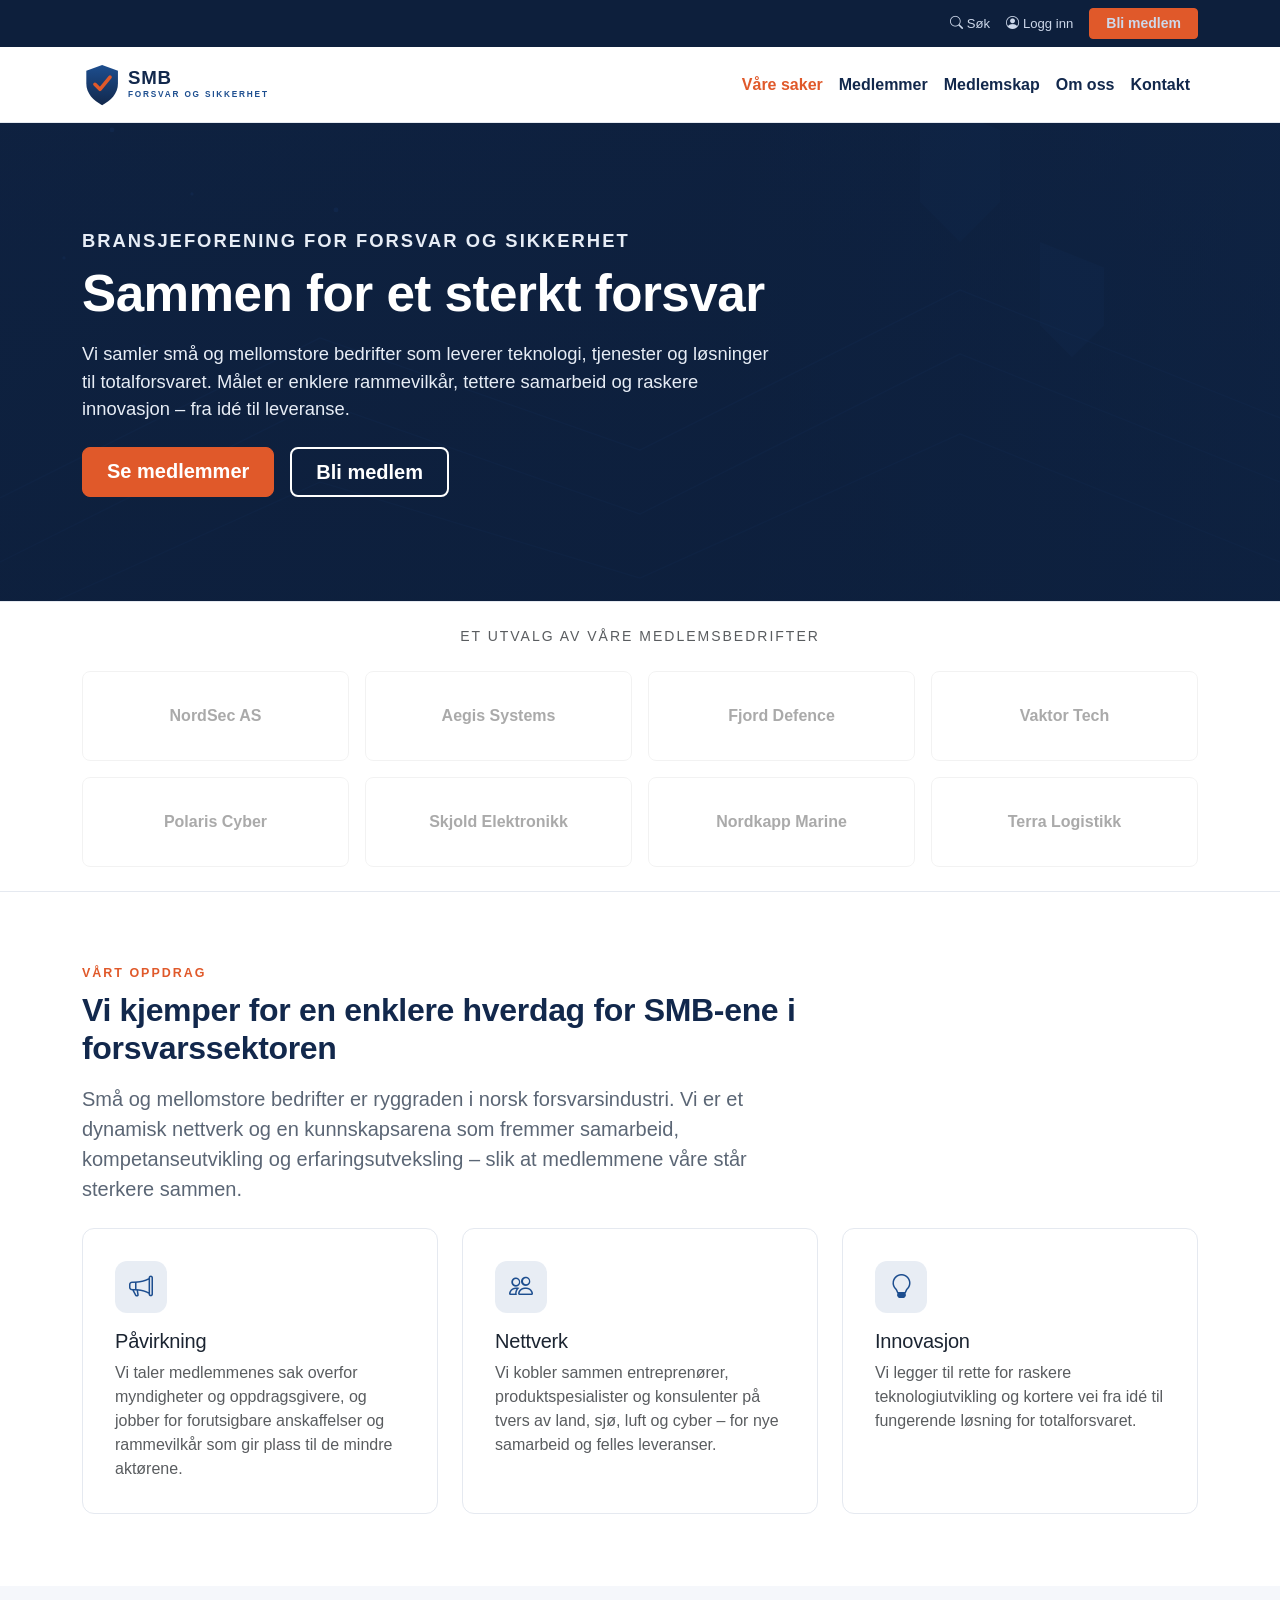
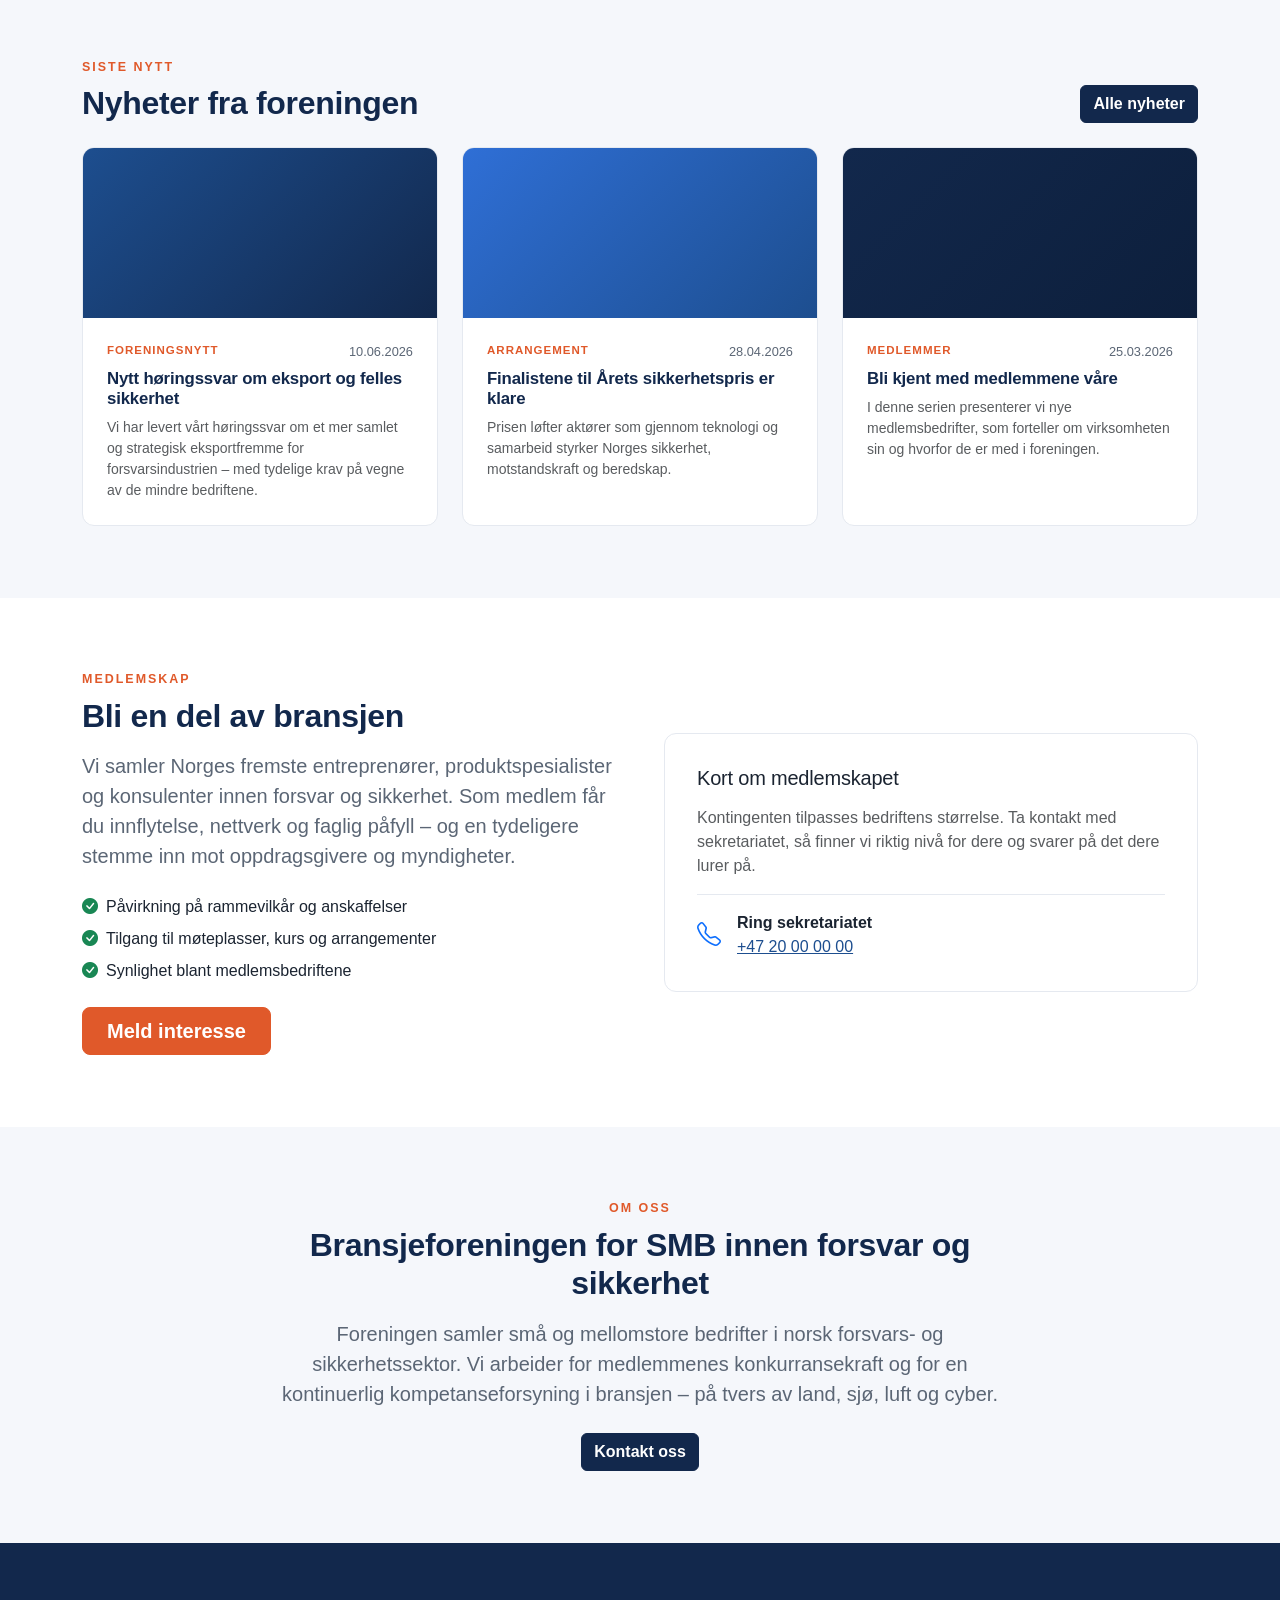
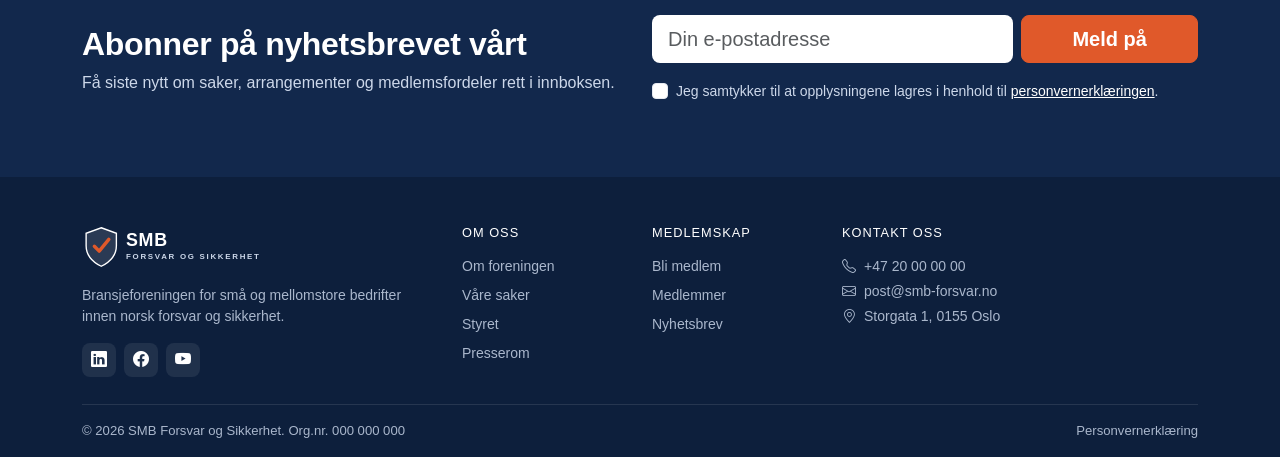
==== index.html @ 25d477fe "SMB-mal: designprototype (Bootstrap 5) – forside, kontakt, tema og logo" ====
<!doctype html>
<html lang="nb">
<head>
  <meta charset="utf-8">
  <meta name="viewport" content="width=device-width, initial-scale=1">
  <title>SMB Forsvar og Sikkerhet – Sammen for et sterkt forsvar</title>
  <meta name="description" content="Bransjeforeningen for små og mellomstore bedrifter innen forsvar og sikkerhet. Vi jobber for bedre rammevilkår, samarbeid og innovasjon i totalforsvaret.">
  <link rel="icon" href="assets/img/logo.svg">
  <!-- Bootstrap 5 -->
  <link href="https://cdn.jsdelivr.net/npm/bootstrap@5.3.3/dist/css/bootstrap.min.css" rel="stylesheet">
  <link href="https://cdn.jsdelivr.net/npm/bootstrap-icons@1.11.3/font/bootstrap-icons.min.css" rel="stylesheet">
  <link href="assets/css/theme.css" rel="stylesheet">
</head>
<body>

  <!-- Topbar -->
  <div class="topbar">
    <div class="container d-flex justify-content-end align-items-center gap-3 py-2">
      <a href="#"><i class="bi bi-search me-1"></i>Søk</a>
      <a href="#"><i class="bi bi-person-circle me-1"></i>Logg inn</a>
      <a class="btn btn-brand btn-sm px-3" href="#medlemskap">Bli medlem</a>
    </div>
  </div>

  <!-- Navbar -->
  <nav class="navbar navbar-expand-lg sticky-top">
    <div class="container">
      <a class="navbar-brand" href="index.html">
        <img src="assets/img/logo.svg" alt="SMB Forsvar og Sikkerhet">
      </a>
      <button class="navbar-toggler" type="button" data-bs-toggle="collapse" data-bs-target="#mainnav" aria-label="Meny">
        <span class="navbar-toggler-icon"></span>
      </button>
      <div class="collapse navbar-collapse justify-content-end" id="mainnav">
        <ul class="navbar-nav align-items-lg-center">
          <li class="nav-item"><a class="nav-link active" href="#saker">Våre saker</a></li>
          <li class="nav-item"><a class="nav-link" href="#medlemmer">Medlemmer</a></li>
          <li class="nav-item"><a class="nav-link" href="#medlemskap">Medlemskap</a></li>
          <li class="nav-item"><a class="nav-link" href="#om">Om oss</a></li>
          <li class="nav-item"><a class="nav-link" href="kontakt.html">Kontakt</a></li>
        </ul>
      </div>
    </div>
  </nav>

  <!-- Hero -->
  <header class="hero">
    <div class="container">
      <div class="col-lg-8">
        <p class="eyebrow mb-2">Bransjeforening for forsvar og sikkerhet</p>
        <h1 class="mb-3">Sammen for et sterkt forsvar</h1>
        <p class="mb-4">Vi samler små og mellomstore bedrifter som leverer teknologi, tjenester og løsninger til totalforsvaret. Målet er enklere rammevilkår, tettere samarbeid og raskere innovasjon – fra idé til leveranse.</p>
        <div class="d-flex flex-wrap gap-3">
          <a href="#medlemmer" class="btn btn-brand btn-lg px-4">Se medlemmer</a>
          <a href="#medlemskap" class="btn btn-outline-brand btn-lg px-4">Bli medlem</a>
        </div>
      </div>
    </div>
  </header>

  <!-- Medlemsstripe -->
  <section class="member-strip py-4" id="medlemmer">
    <div class="container">
      <p class="text-center text-muted mb-4 small text-uppercase" style="letter-spacing:2px;">Et utvalg av våre medlemsbedrifter</p>
      <div class="row g-3">
        <div class="col-6 col-md-3"><div class="member-logo">NordSec AS</div></div>
        <div class="col-6 col-md-3"><div class="member-logo">Aegis Systems</div></div>
        <div class="col-6 col-md-3"><div class="member-logo">Fjord Defence</div></div>
        <div class="col-6 col-md-3"><div class="member-logo">Vaktor Tech</div></div>
        <div class="col-6 col-md-3"><div class="member-logo">Polaris Cyber</div></div>
        <div class="col-6 col-md-3"><div class="member-logo">Skjold Elektronikk</div></div>
        <div class="col-6 col-md-3"><div class="member-logo">Nordkapp Marine</div></div>
        <div class="col-6 col-md-3"><div class="member-logo">Terra Logistikk</div></div>
      </div>
    </div>
  </section>

  <!-- Vårt oppdrag / Våre saker -->
  <section class="section" id="saker">
    <div class="container">
      <div class="row align-items-end mb-4">
        <div class="col-lg-8">
          <p class="eyebrow mb-2">Vårt oppdrag</p>
          <h2 class="mb-3">Vi kjemper for en enklere hverdag for SMB-ene i forsvarssektoren</h2>
          <p class="lead mb-0">Små og mellomstore bedrifter er ryggraden i norsk forsvarsindustri. Vi er et dynamisk nettverk og en kunnskapsarena som fremmer samarbeid, kompetanseutvikling og erfaringsutveksling – slik at medlemmene våre står sterkere sammen.</p>
        </div>
      </div>
      <div class="row g-4">
        <div class="col-md-4">
          <div class="value-card">
            <div class="icon"><i class="bi bi-megaphone fs-4"></i></div>
            <h3 class="h5">Påvirkning</h3>
            <p class="text-muted mb-0">Vi taler medlemmenes sak overfor myndigheter og oppdragsgivere, og jobber for forutsigbare anskaffelser og rammevilkår som gir plass til de mindre aktørene.</p>
          </div>
        </div>
        <div class="col-md-4">
          <div class="value-card">
            <div class="icon"><i class="bi bi-people fs-4"></i></div>
            <h3 class="h5">Nettverk</h3>
            <p class="text-muted mb-0">Vi kobler sammen entreprenører, produktspesialister og konsulenter på tvers av land, sjø, luft og cyber – for nye samarbeid og felles leveranser.</p>
          </div>
        </div>
        <div class="col-md-4">
          <div class="value-card">
            <div class="icon"><i class="bi bi-lightbulb fs-4"></i></div>
            <h3 class="h5">Innovasjon</h3>
            <p class="text-muted mb-0">Vi legger til rette for raskere teknologiutvikling og kortere vei fra idé til fungerende løsning for totalforsvaret.</p>
          </div>
        </div>
      </div>
    </div>
  </section>

  <!-- Nyheter -->
  <section class="section section-alt">
    <div class="container">
      <div class="d-flex justify-content-between align-items-end mb-4 flex-wrap gap-2">
        <div>
          <p class="eyebrow mb-2">Siste nytt</p>
          <h2 class="mb-0">Nyheter fra foreningen</h2>
        </div>
        <a href="#" class="btn btn-navy">Alle nyheter</a>
      </div>
      <div class="row g-4">
        <div class="col-md-4">
          <article class="news-card">
            <div class="thumb" style="background:linear-gradient(135deg,#1d4e8f,#12284c);"></div>
            <div class="p-4">
              <div class="d-flex justify-content-between mb-2">
                <span class="tag">Foreningsnytt</span><span class="date">10.06.2026</span>
              </div>
              <h3>Nytt høringssvar om eksport og felles sikkerhet</h3>
              <p class="text-muted small mb-0">Vi har levert vårt høringssvar om et mer samlet og strategisk eksportfremme for forsvarsindustrien – med tydelige krav på vegne av de mindre bedriftene.</p>
            </div>
          </article>
        </div>
        <div class="col-md-4">
          <article class="news-card">
            <div class="thumb" style="background:linear-gradient(135deg,#2f6fd6,#1d4e8f);"></div>
            <div class="p-4">
              <div class="d-flex justify-content-between mb-2">
                <span class="tag">Arrangement</span><span class="date">28.04.2026</span>
              </div>
              <h3>Finalistene til Årets sikkerhetspris er klare</h3>
              <p class="text-muted small mb-0">Prisen løfter aktører som gjennom teknologi og samarbeid styrker Norges sikkerhet, motstandskraft og beredskap.</p>
            </div>
          </article>
        </div>
        <div class="col-md-4">
          <article class="news-card">
            <div class="thumb" style="background:linear-gradient(135deg,#12284c,#0d1f3c);"></div>
            <div class="p-4">
              <div class="d-flex justify-content-between mb-2">
                <span class="tag">Medlemmer</span><span class="date">25.03.2026</span>
              </div>
              <h3>Bli kjent med medlemmene våre</h3>
              <p class="text-muted small mb-0">I denne serien presenterer vi nye medlemsbedrifter, som forteller om virksomheten sin og hvorfor de er med i foreningen.</p>
            </div>
          </article>
        </div>
      </div>
    </div>
  </section>

  <!-- Medlemskap CTA -->
  <section class="section" id="medlemskap">
    <div class="container">
      <div class="row align-items-center g-5">
        <div class="col-lg-6">
          <p class="eyebrow mb-2">Medlemskap</p>
          <h2 class="mb-3">Bli en del av bransjen</h2>
          <p class="lead">Vi samler Norges fremste entreprenører, produktspesialister og konsulenter innen forsvar og sikkerhet. Som medlem får du innflytelse, nettverk og faglig påfyll – og en tydeligere stemme inn mot oppdragsgivere og myndigheter.</p>
          <ul class="list-unstyled mt-4">
            <li class="mb-2"><i class="bi bi-check-circle-fill text-success me-2"></i>Påvirkning på rammevilkår og anskaffelser</li>
            <li class="mb-2"><i class="bi bi-check-circle-fill text-success me-2"></i>Tilgang til møteplasser, kurs og arrangementer</li>
            <li class="mb-2"><i class="bi bi-check-circle-fill text-success me-2"></i>Synlighet blant medlemsbedriftene</li>
          </ul>
          <a href="kontakt.html" class="btn btn-brand btn-lg px-4 mt-2">Meld interesse</a>
        </div>
        <div class="col-lg-6">
          <div class="value-card">
            <h3 class="h5 mb-3">Kort om medlemskapet</h3>
            <p class="text-muted">Kontingenten tilpasses bedriftens størrelse. Ta kontakt med sekretariatet, så finner vi riktig nivå for dere og svarer på det dere lurer på.</p>
            <div class="d-flex align-items-center gap-3 mt-3 pt-3 border-top">
              <i class="bi bi-telephone fs-4 text-primary"></i>
              <div><div class="fw-semibold">Ring sekretariatet</div><a href="tel:+4720000000">+47 20 00 00 00</a></div>
            </div>
          </div>
        </div>
      </div>
    </div>
  </section>

  <!-- Om oss -->
  <section class="section section-alt" id="om">
    <div class="container">
      <div class="row justify-content-center text-center">
        <div class="col-lg-8">
          <p class="eyebrow mb-2">Om oss</p>
          <h2 class="mb-3">Bransjeforeningen for SMB innen forsvar og sikkerhet</h2>
          <p class="lead">Foreningen samler små og mellomstore bedrifter i norsk forsvars- og sikkerhetssektor. Vi arbeider for medlemmenes konkurransekraft og for en kontinuerlig kompetanseforsyning i bransjen – på tvers av land, sjø, luft og cyber.</p>
          <a href="kontakt.html" class="btn btn-navy mt-2">Kontakt oss</a>
        </div>
      </div>
    </div>
  </section>

  <!-- Newsletter -->
  <section class="newsletter section" id="nyhetsbrev">
    <div class="container">
      <div class="row align-items-center g-4">
        <div class="col-lg-6">
          <h2 class="mb-2">Abonner på nyhetsbrevet vårt</h2>
          <p class="mb-0" style="color:#cdd8ea;">Få siste nytt om saker, arrangementer og medlemsfordeler rett i innboksen.</p>
        </div>
        <div class="col-lg-6">
          <form class="row g-2" onsubmit="event.preventDefault(); this.reset(); alert('Takk! Du er nå påmeldt nyhetsbrevet.');">
            <div class="col-sm-8">
              <label for="nl-email" class="visually-hidden">E-postadresse</label>
              <input type="email" class="form-control form-control-lg" id="nl-email" placeholder="Din e-postadresse" required>
            </div>
            <div class="col-sm-4 d-grid">
              <button class="btn btn-brand btn-lg" type="submit">Meld på</button>
            </div>
            <div class="col-12">
              <div class="form-check mt-2">
                <input class="form-check-input" type="checkbox" id="nl-consent" required>
                <label class="form-check-label small" for="nl-consent" style="color:#cdd8ea;">
                  Jeg samtykker til at opplysningene lagres i henhold til <a href="#" class="text-white text-decoration-underline">personvernerklæringen</a>.
                </label>
              </div>
            </div>
          </form>
        </div>
      </div>
    </div>
  </section>

  <!-- Footer -->
  <footer class="site-footer pt-5">
    <div class="container">
      <div class="row g-4 pb-4">
        <div class="col-lg-4">
          <img src="assets/img/logo-white.svg" alt="SMB Forsvar og Sikkerhet" class="mb-3">
          <p class="small mb-3">Bransjeforeningen for små og mellomstore bedrifter innen norsk forsvar og sikkerhet.</p>
          <div class="d-flex gap-2">
            <a class="social-ico" href="#" aria-label="LinkedIn"><i class="bi bi-linkedin text-white"></i></a>
            <a class="social-ico" href="#" aria-label="Facebook"><i class="bi bi-facebook text-white"></i></a>
            <a class="social-ico" href="#" aria-label="YouTube"><i class="bi bi-youtube text-white"></i></a>
          </div>
        </div>
        <div class="col-6 col-lg-2">
          <h6 class="mb-3">Om oss</h6>
          <ul class="list-unstyled small d-grid gap-2">
            <li><a href="#om">Om foreningen</a></li>
            <li><a href="#saker">Våre saker</a></li>
            <li><a href="#">Styret</a></li>
            <li><a href="#">Presserom</a></li>
          </ul>
        </div>
        <div class="col-6 col-lg-2">
          <h6 class="mb-3">Medlemskap</h6>
          <ul class="list-unstyled small d-grid gap-2">
            <li><a href="#medlemskap">Bli medlem</a></li>
            <li><a href="#medlemmer">Medlemmer</a></li>
            <li><a href="#nyhetsbrev">Nyhetsbrev</a></li>
          </ul>
        </div>
        <div class="col-lg-4">
          <h6 class="mb-3">Kontakt oss</h6>
          <p class="small mb-1"><i class="bi bi-telephone me-2"></i>+47 20 00 00 00</p>
          <p class="small mb-1"><i class="bi bi-envelope me-2"></i><a href="mailto:post@smb-forsvar.no">post@smb-forsvar.no</a></p>
          <p class="small mb-0"><i class="bi bi-geo-alt me-2"></i>Storgata 1, 0155 Oslo</p>
        </div>
      </div>
      <div class="footer-bottom py-3 d-flex flex-wrap justify-content-between gap-2">
        <span>© 2026 SMB Forsvar og Sikkerhet. Org.nr. 000 000 000</span>
        <a href="#">Personvernerklæring</a>
      </div>
    </div>
  </footer>

  <script src="https://cdn.jsdelivr.net/npm/bootstrap@5.3.3/dist/js/bootstrap.bundle.min.js"></script>
</body>
</html>
---- assets/css/theme.css ----
/* =====================================================================
   SMB-mal – felles tema for medlemsorganisasjoner
   Bygget på Bootstrap 5. Design/tone inspirert av smbnorge.no.
   ---------------------------------------------------------------------
   REBRANDING: endre kun variablene under :root for hver organisasjon.
   (SMB Forsvar og Sikkerhet / Norsk-Sveitsisk Handelskammer /
    Norsk Bårebærerforening)
   ===================================================================== */

:root {
  /* Merkefarger – bytt disse per organisasjon */
  --brand-900: #0d1f3c;   /* mørkeste navy (footer, topbar) */
  --brand-700: #12284c;   /* primær navy */
  --brand-500: #1d4e8f;   /* lys blå aksent */
  --accent:    #e0592a;   /* CTA / handlingsfarge */
  --accent-600:#c74a20;   /* CTA hover */

  /* Nøytrale */
  --ink:      #1b2431;
  --muted:    #5b6675;
  --line:     #e5e9f0;
  --surface:  #f5f7fb;

  /* Typografi */
  --font-base: 'Segoe UI', -apple-system, BlinkMacSystemFont, Roboto, Arial, sans-serif;
}

/* Bootstrap-overstyringer via variabler */
:root {
  --bs-primary: var(--brand-700);
  --bs-body-color: var(--ink);
  --bs-body-font-family: var(--font-base);
  --bs-border-color: var(--line);
}

body { font-family: var(--font-base); color: var(--ink); }

h1,h2,h3,h4,h5 { font-weight: 800; color: var(--brand-700); letter-spacing: -.01em; }
.lead { color: var(--muted); }

a { color: var(--brand-500); }
a:hover { color: var(--brand-700); }

/* ---------- Topbar ---------- */
.topbar {
  background: var(--brand-900);
  color: #cdd8ea;
  font-size: .82rem;
}
.topbar a { color: #cdd8ea; text-decoration: none; }
.topbar a:hover { color: #fff; }

/* ---------- Navbar ---------- */
.navbar {
  background: #fff;
  border-bottom: 1px solid var(--line);
  padding-top: .6rem;
  padding-bottom: .6rem;
}
.navbar-brand img { height: 46px; width: auto; }
.navbar .nav-link {
  color: var(--brand-700);
  font-weight: 600;
  padding-inline: .9rem;
}
.navbar .nav-link:hover,
.navbar .nav-link.active { color: var(--accent); }

/* ---------- Knapper ---------- */
.btn-brand {
  background: var(--accent);
  border-color: var(--accent);
  color: #fff;
  font-weight: 700;
}
.btn-brand:hover { background: var(--accent-600); border-color: var(--accent-600); color: #fff; }

.btn-outline-brand {
  border: 2px solid #fff;
  color: #fff;
  font-weight: 700;
  background: transparent;
}
.btn-outline-brand:hover { background: #fff; color: var(--brand-700); }

.btn-navy {
  background: var(--brand-700);
  border-color: var(--brand-700);
  color: #fff;
  font-weight: 700;
}
.btn-navy:hover { background: var(--brand-900); border-color: var(--brand-900); color:#fff; }

/* ---------- Hero ---------- */
.hero {
  position: relative;
  color: #fff;
  background:
    linear-gradient(180deg, rgba(13,31,60,.72), rgba(13,31,60,.82)),
    url('../img/hero.svg') center/cover no-repeat;
  padding: 6.5rem 0;
}
.hero h1 { color: #fff; font-size: clamp(2rem, 4vw, 3.4rem); }
.hero p { color: #e7edf6; font-size: 1.15rem; max-width: 44rem; }

/* ---------- Seksjoner ---------- */
.section { padding: 4.5rem 0; }
.section-alt { background: var(--surface); }
.eyebrow {
  text-transform: uppercase;
  letter-spacing: 2px;
  font-size: .78rem;
  font-weight: 700;
  color: var(--accent);
}

/* ---------- Medlemslogoer ---------- */
.member-strip { background: #fff; border-top: 1px solid var(--line); border-bottom: 1px solid var(--line); }
.member-logo {
  display: flex; align-items: center; justify-content: center;
  height: 90px; padding: 1rem;
  filter: grayscale(1); opacity: .55; transition: .2s;
  font-weight: 700; color: var(--muted);
  border: 1px solid var(--line); border-radius: .5rem; background:#fff;
}
.member-logo:hover { filter: none; opacity: 1; color: var(--brand-700); }

/* ---------- Nyhetskort ---------- */
.news-card { border: 1px solid var(--line); border-radius: .75rem; overflow: hidden; height: 100%; background:#fff; transition:.2s; }
.news-card:hover { box-shadow: 0 10px 30px rgba(13,31,60,.10); transform: translateY(-3px); }
.news-card .thumb { height: 170px; background: var(--brand-500); background-size: cover; background-position:center; }
.news-card .tag { font-size:.72rem; font-weight:700; color: var(--accent); text-transform:uppercase; letter-spacing:1px; }
.news-card .date { font-size:.8rem; color: var(--muted); }
.news-card h3 { font-size: 1.05rem; }

/* ---------- Kort/verdier ---------- */
.value-card { background:#fff; border:1px solid var(--line); border-radius:.75rem; padding:2rem; height:100%; }
.value-card .icon {
  width:52px;height:52px;border-radius:12px;display:flex;align-items:center;justify-content:center;
  background: rgba(29,78,143,.10); color: var(--brand-500); margin-bottom:1rem;
}

/* ---------- Newsletter ---------- */
.newsletter { background: var(--brand-700); color:#fff; }
.newsletter h2 { color:#fff; }
.newsletter .form-control { border:0; }

/* ---------- Skjema ---------- */
.form-card { background:#fff; border:1px solid var(--line); border-radius:.9rem; padding:2.25rem; }
.form-label { font-weight:600; color: var(--brand-700); }

/* ---------- Footer ---------- */
.site-footer { background: var(--brand-900); color:#aab7cc; }
.site-footer a { color:#aab7cc; text-decoration:none; }
.site-footer a:hover { color:#fff; }
.site-footer h6 { color:#fff; text-transform:uppercase; letter-spacing:1px; font-size:.8rem; }
.site-footer img { height:44px; }
.footer-bottom { border-top:1px solid rgba(255,255,255,.10); font-size:.82rem; }

/* ---------- Diverse ---------- */
.page-head { background: var(--surface); border-bottom:1px solid var(--line); padding: 3rem 0; }
.social-ico { width:34px;height:34px;border-radius:8px;display:inline-flex;align-items:center;justify-content:center;background:rgba(255,255,255,.08); }
.social-ico:hover { background: var(--accent); }
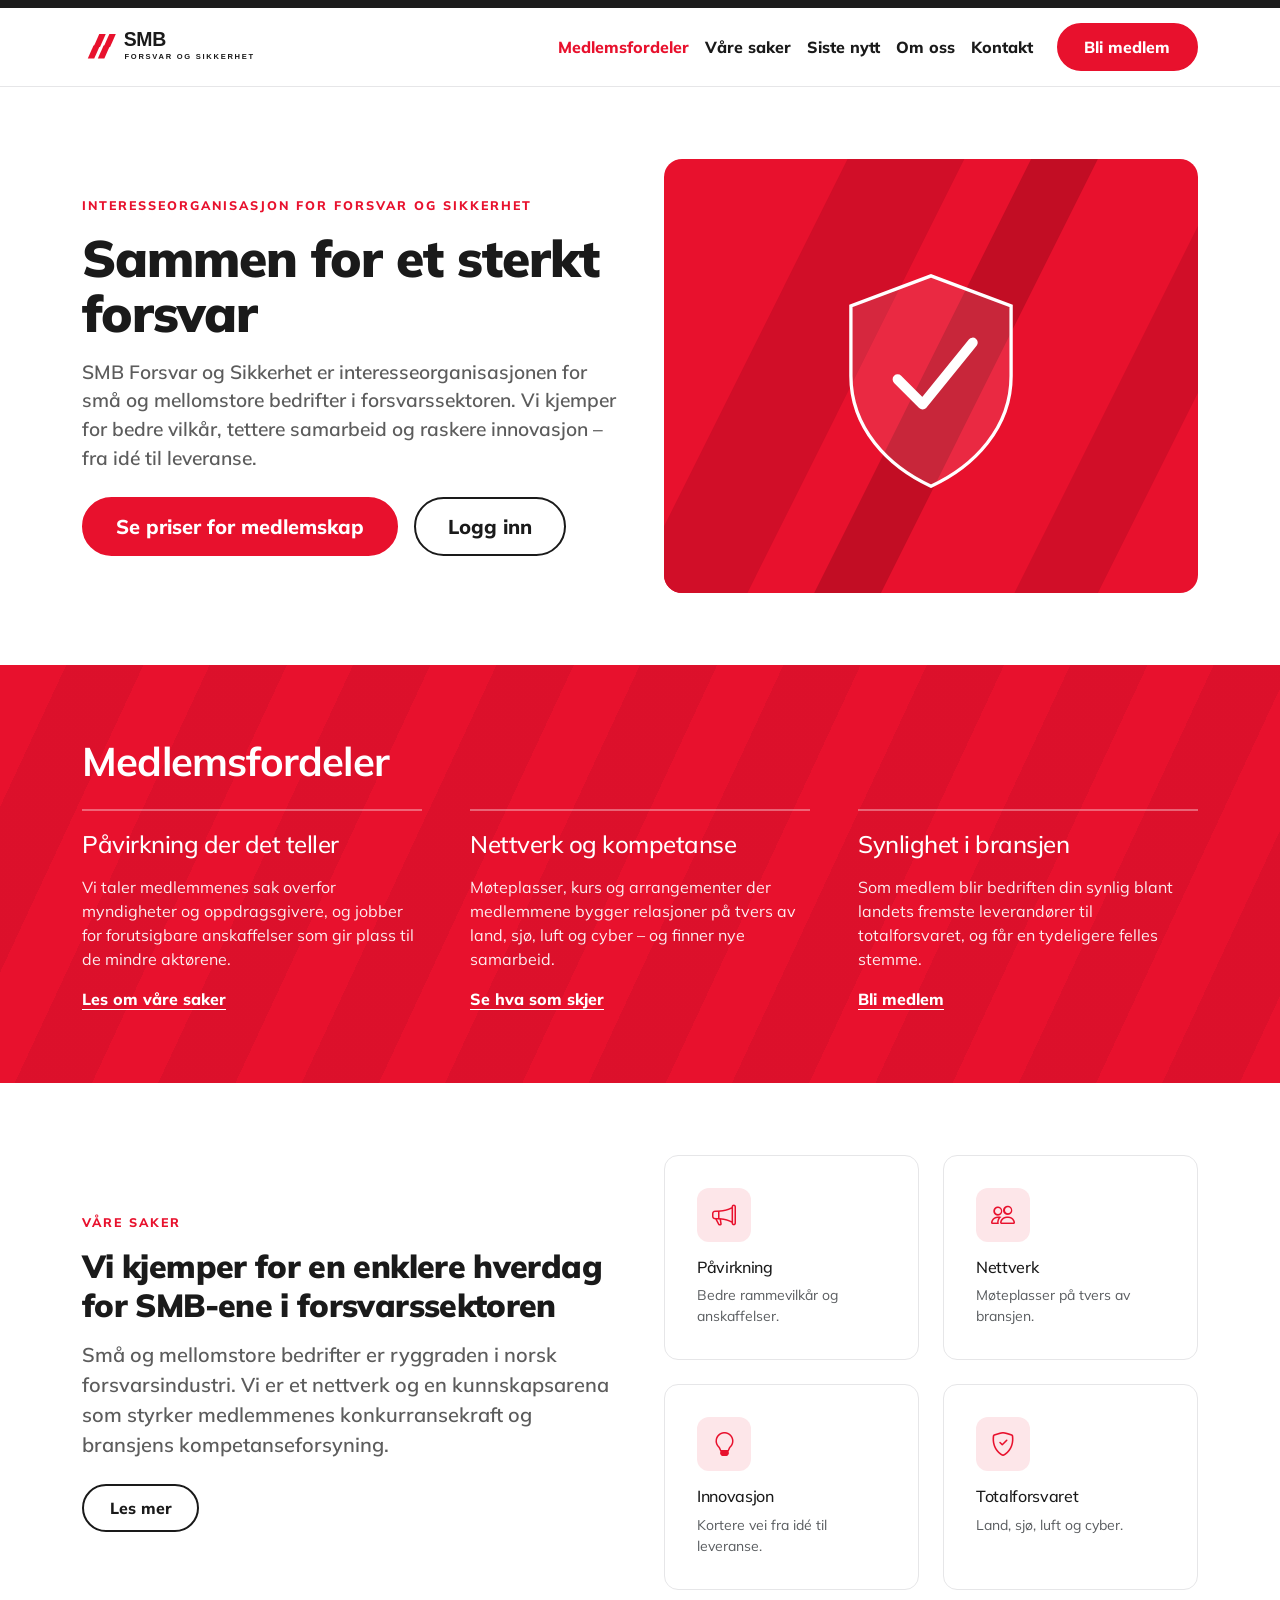
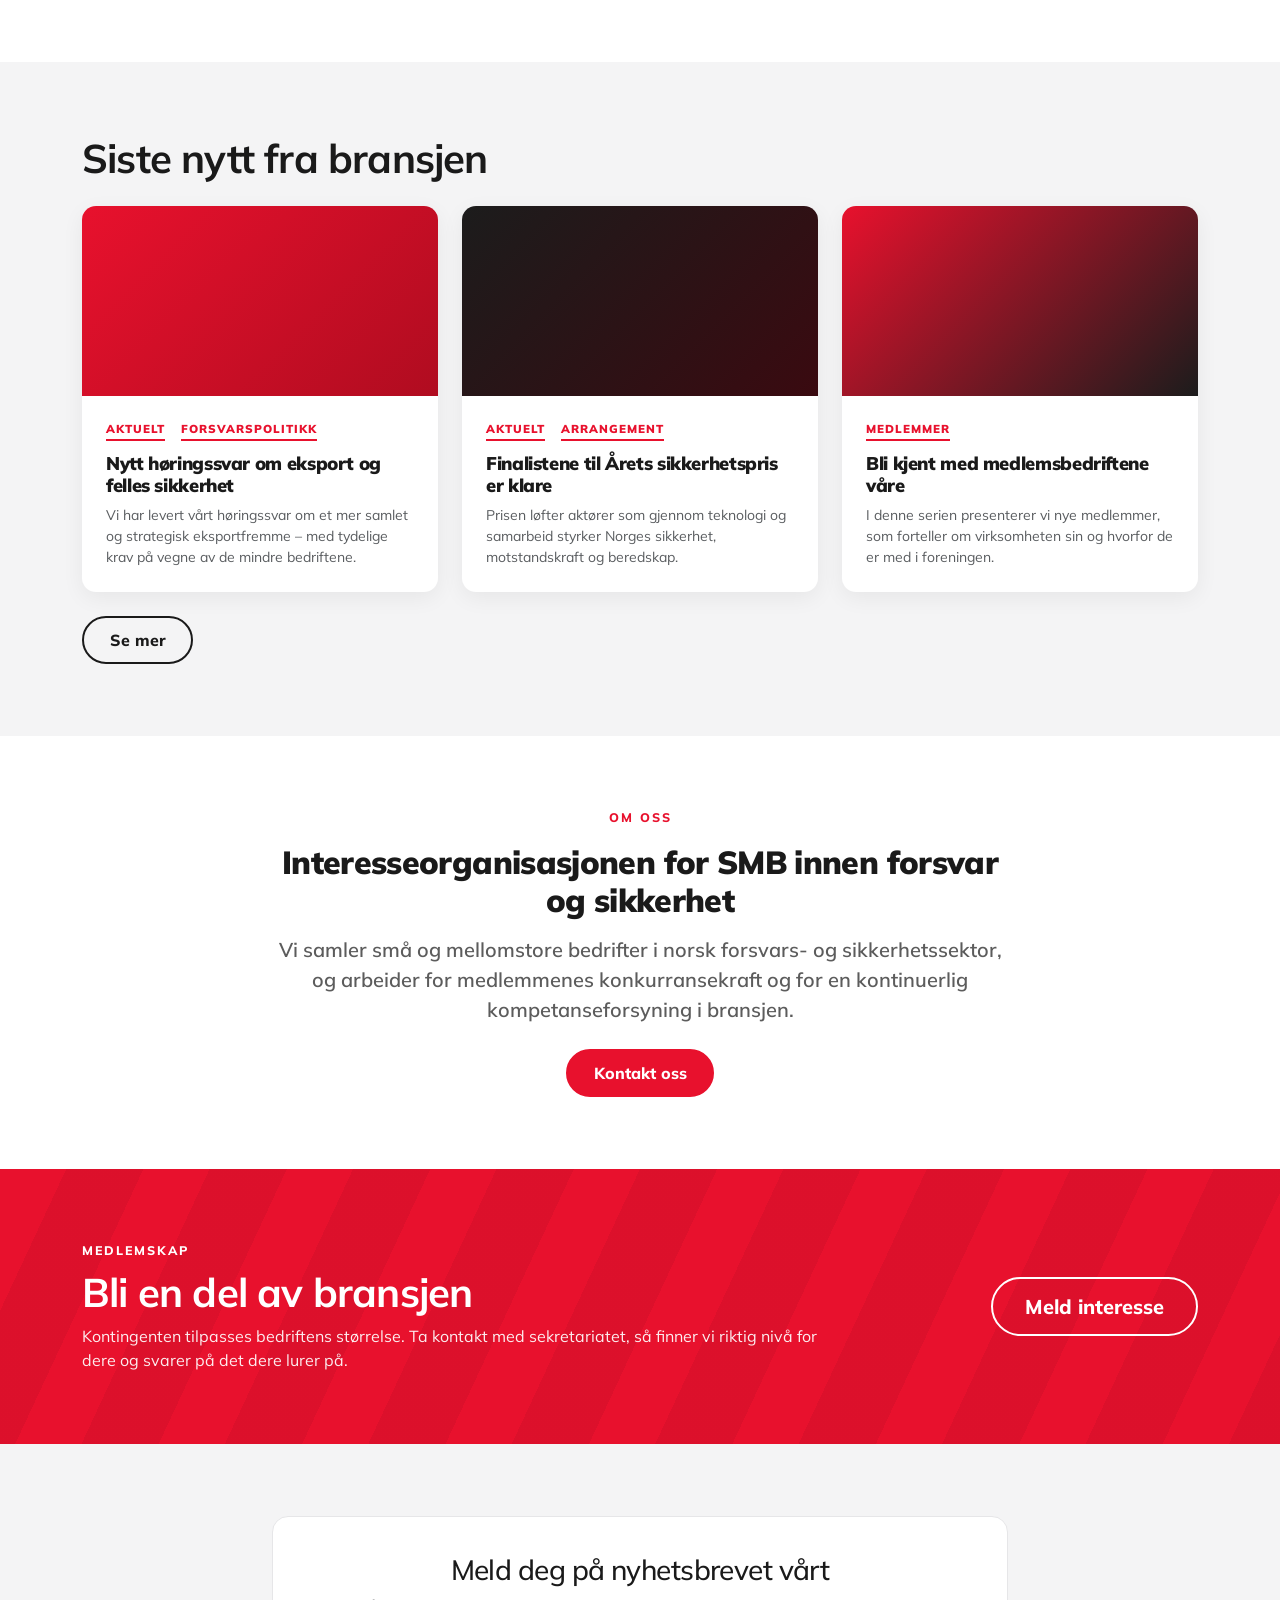
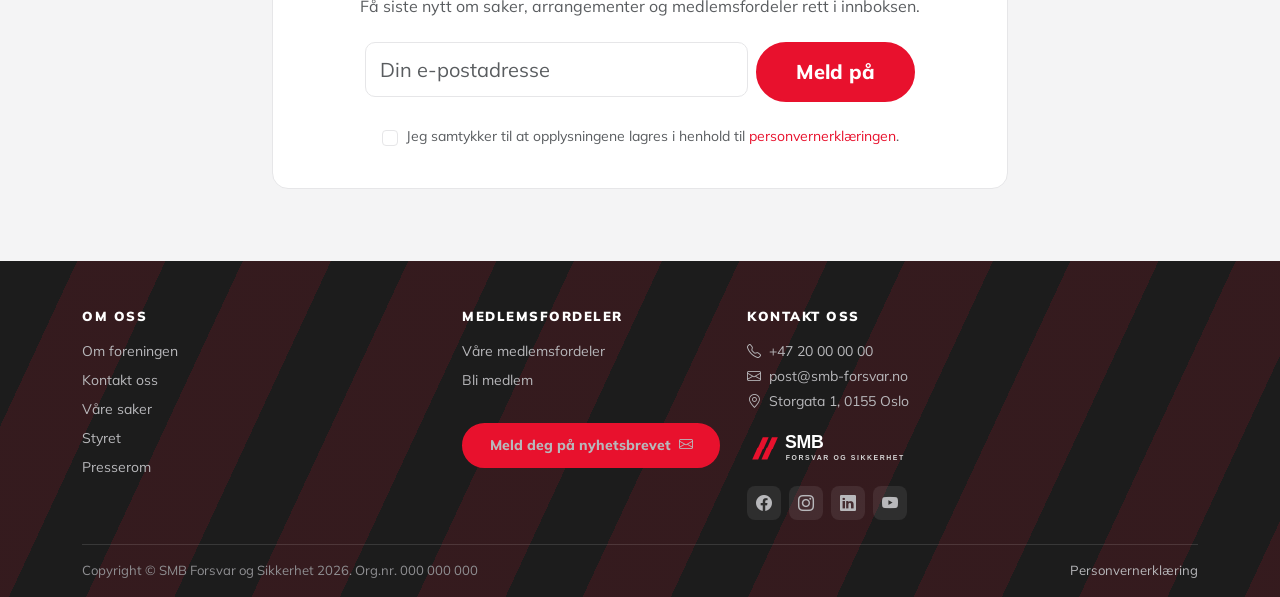
==== commit 92d2922f: "Rediger design til SMB Norge-profil: rød/sort/hvit, piller, striper, Mulish, nytt logo" ====
--- a/index.html
+++ b/index.html
@@ -4,23 +4,16 @@
   <meta charset="utf-8">
   <meta name="viewport" content="width=device-width, initial-scale=1">
   <title>SMB Forsvar og Sikkerhet – Sammen for et sterkt forsvar</title>
-  <meta name="description" content="Bransjeforeningen for små og mellomstore bedrifter innen forsvar og sikkerhet. Vi jobber for bedre rammevilkår, samarbeid og innovasjon i totalforsvaret.">
+  <meta name="description" content="Interesseorganisasjonen for små og mellomstore bedrifter innen forsvar og sikkerhet. Vi kjemper for bedre vilkår, samarbeid og innovasjon i totalforsvaret.">
   <link rel="icon" href="assets/img/logo.svg">
-  <!-- Bootstrap 5 -->
   <link href="https://cdn.jsdelivr.net/npm/bootstrap@5.3.3/dist/css/bootstrap.min.css" rel="stylesheet">
   <link href="https://cdn.jsdelivr.net/npm/bootstrap-icons@1.11.3/font/bootstrap-icons.min.css" rel="stylesheet">
   <link href="assets/css/theme.css" rel="stylesheet">
 </head>
 <body>
 
-  <!-- Topbar -->
-  <div class="topbar">
-    <div class="container d-flex justify-content-end align-items-center gap-3 py-2">
-      <a href="#"><i class="bi bi-search me-1"></i>Søk</a>
-      <a href="#"><i class="bi bi-person-circle me-1"></i>Logg inn</a>
-      <a class="btn btn-brand btn-sm px-3" href="#medlemskap">Bli medlem</a>
-    </div>
-  </div>
+  <!-- Tynn topplinje -->
+  <div class="topbar"></div>
 
   <!-- Navbar -->
   <nav class="navbar navbar-expand-lg sticky-top">
@@ -33,11 +26,12 @@
       </button>
       <div class="collapse navbar-collapse justify-content-end" id="mainnav">
         <ul class="navbar-nav align-items-lg-center">
-          <li class="nav-item"><a class="nav-link active" href="#saker">Våre saker</a></li>
-          <li class="nav-item"><a class="nav-link" href="#medlemmer">Medlemmer</a></li>
-          <li class="nav-item"><a class="nav-link" href="#medlemskap">Medlemskap</a></li>
+          <li class="nav-item"><a class="nav-link active" href="#medlemsfordeler">Medlemsfordeler</a></li>
+          <li class="nav-item"><a class="nav-link" href="#saker">Våre saker</a></li>
+          <li class="nav-item"><a class="nav-link" href="#nytt">Siste nytt</a></li>
           <li class="nav-item"><a class="nav-link" href="#om">Om oss</a></li>
           <li class="nav-item"><a class="nav-link" href="kontakt.html">Kontakt</a></li>
+          <li class="nav-item ms-lg-3 mt-2 mt-lg-0"><a class="btn btn-brand" href="#medlemskap">Bli medlem</a></li>
         </ul>
       </div>
     </div>
@@ -46,101 +40,113 @@
   <!-- Hero -->
   <header class="hero">
     <div class="container">
-      <div class="col-lg-8">
-        <p class="eyebrow mb-2">Bransjeforening for forsvar og sikkerhet</p>
-        <h1 class="mb-3">Sammen for et sterkt forsvar</h1>
-        <p class="mb-4">Vi samler små og mellomstore bedrifter som leverer teknologi, tjenester og løsninger til totalforsvaret. Målet er enklere rammevilkår, tettere samarbeid og raskere innovasjon – fra idé til leveranse.</p>
-        <div class="d-flex flex-wrap gap-3">
-          <a href="#medlemmer" class="btn btn-brand btn-lg px-4">Se medlemmer</a>
-          <a href="#medlemskap" class="btn btn-outline-brand btn-lg px-4">Bli medlem</a>
+      <div class="row align-items-center g-5">
+        <div class="col-lg-6">
+          <p class="eyebrow mb-3">Interesseorganisasjon for forsvar og sikkerhet</p>
+          <h1 class="mb-3">Sammen for et sterkt forsvar</h1>
+          <p class="lead mb-4">SMB Forsvar og Sikkerhet er interesseorganisasjonen for små og mellomstore bedrifter i forsvarssektoren. Vi kjemper for bedre vilkår, tettere samarbeid og raskere innovasjon – fra idé til leveranse.</p>
+          <div class="d-flex flex-wrap gap-3">
+            <a href="#medlemskap" class="btn btn-brand btn-lg">Se priser for medlemskap</a>
+            <a href="#" class="btn btn-outline-ink btn-lg">Logg inn</a>
+          </div>
+        </div>
+        <div class="col-lg-6">
+          <img src="assets/img/hero.svg" class="hero-graphic" alt="">
         </div>
       </div>
     </div>
   </header>
 
-  <!-- Medlemsstripe -->
-  <section class="member-strip py-4" id="medlemmer">
-    <div class="container">
-      <p class="text-center text-muted mb-4 small text-uppercase" style="letter-spacing:2px;">Et utvalg av våre medlemsbedrifter</p>
-      <div class="row g-3">
-        <div class="col-6 col-md-3"><div class="member-logo">NordSec AS</div></div>
-        <div class="col-6 col-md-3"><div class="member-logo">Aegis Systems</div></div>
-        <div class="col-6 col-md-3"><div class="member-logo">Fjord Defence</div></div>
-        <div class="col-6 col-md-3"><div class="member-logo">Vaktor Tech</div></div>
-        <div class="col-6 col-md-3"><div class="member-logo">Polaris Cyber</div></div>
-        <div class="col-6 col-md-3"><div class="member-logo">Skjold Elektronikk</div></div>
-        <div class="col-6 col-md-3"><div class="member-logo">Nordkapp Marine</div></div>
-        <div class="col-6 col-md-3"><div class="member-logo">Terra Logistikk</div></div>
-      </div>
-    </div>
-  </section>
-
-  <!-- Vårt oppdrag / Våre saker -->
-  <section class="section" id="saker">
-    <div class="container">
-      <div class="row align-items-end mb-4">
-        <div class="col-lg-8">
-          <p class="eyebrow mb-2">Vårt oppdrag</p>
+  <!-- Medlemsfordeler (rødt felt) -->
+  <section class="band-red stripes section" id="medlemsfordeler">
+    <div class="container">
+      <h2 class="mb-4 display-6 fw-bold">Medlemsfordeler</h2>
+      <div class="row g-4 g-lg-5">
+        <div class="col-md-4 feature">
+          <h3 class="h4">Påvirkning der det teller</h3>
+          <p>Vi taler medlemmenes sak overfor myndigheter og oppdragsgivere, og jobber for forutsigbare anskaffelser som gir plass til de mindre aktørene.</p>
+          <a class="more" href="#saker">Les om våre saker</a>
+        </div>
+        <div class="col-md-4 feature">
+          <h3 class="h4">Nettverk og kompetanse</h3>
+          <p>Møteplasser, kurs og arrangementer der medlemmene bygger relasjoner på tvers av land, sjø, luft og cyber – og finner nye samarbeid.</p>
+          <a class="more" href="#nytt">Se hva som skjer</a>
+        </div>
+        <div class="col-md-4 feature">
+          <h3 class="h4">Synlighet i bransjen</h3>
+          <p>Som medlem blir bedriften din synlig blant landets fremste leverandører til totalforsvaret, og får en tydeligere felles stemme.</p>
+          <a class="more" href="#medlemskap">Bli medlem</a>
+        </div>
+      </div>
+    </div>
+  </section>
+
+  <!-- Bli medlem-split -->
+  <section class="section">
+    <div class="container">
+      <div class="row align-items-center g-5">
+        <div class="col-lg-6" id="saker">
+          <p class="eyebrow mb-3">Våre saker</p>
           <h2 class="mb-3">Vi kjemper for en enklere hverdag for SMB-ene i forsvarssektoren</h2>
-          <p class="lead mb-0">Små og mellomstore bedrifter er ryggraden i norsk forsvarsindustri. Vi er et dynamisk nettverk og en kunnskapsarena som fremmer samarbeid, kompetanseutvikling og erfaringsutveksling – slik at medlemmene våre står sterkere sammen.</p>
-        </div>
-      </div>
-      <div class="row g-4">
-        <div class="col-md-4">
-          <div class="value-card">
-            <div class="icon"><i class="bi bi-megaphone fs-4"></i></div>
-            <h3 class="h5">Påvirkning</h3>
-            <p class="text-muted mb-0">Vi taler medlemmenes sak overfor myndigheter og oppdragsgivere, og jobber for forutsigbare anskaffelser og rammevilkår som gir plass til de mindre aktørene.</p>
-          </div>
-        </div>
-        <div class="col-md-4">
-          <div class="value-card">
-            <div class="icon"><i class="bi bi-people fs-4"></i></div>
-            <h3 class="h5">Nettverk</h3>
-            <p class="text-muted mb-0">Vi kobler sammen entreprenører, produktspesialister og konsulenter på tvers av land, sjø, luft og cyber – for nye samarbeid og felles leveranser.</p>
-          </div>
-        </div>
-        <div class="col-md-4">
-          <div class="value-card">
-            <div class="icon"><i class="bi bi-lightbulb fs-4"></i></div>
-            <h3 class="h5">Innovasjon</h3>
-            <p class="text-muted mb-0">Vi legger til rette for raskere teknologiutvikling og kortere vei fra idé til fungerende løsning for totalforsvaret.</p>
-          </div>
-        </div>
-      </div>
-    </div>
-  </section>
-
-  <!-- Nyheter -->
-  <section class="section section-alt">
-    <div class="container">
-      <div class="d-flex justify-content-between align-items-end mb-4 flex-wrap gap-2">
-        <div>
-          <p class="eyebrow mb-2">Siste nytt</p>
-          <h2 class="mb-0">Nyheter fra foreningen</h2>
-        </div>
-        <a href="#" class="btn btn-navy">Alle nyheter</a>
-      </div>
+          <p class="lead mb-4">Små og mellomstore bedrifter er ryggraden i norsk forsvarsindustri. Vi er et nettverk og en kunnskapsarena som styrker medlemmenes konkurransekraft og bransjens kompetanseforsyning.</p>
+          <a href="kontakt.html" class="btn btn-outline-ink">Les mer</a>
+        </div>
+        <div class="col-lg-6">
+          <div class="row g-4">
+            <div class="col-sm-6">
+              <div class="value-card">
+                <div class="icon"><i class="bi bi-megaphone fs-4"></i></div>
+                <h3 class="h6">Påvirkning</h3>
+                <p class="text-muted small mb-0">Bedre rammevilkår og anskaffelser.</p>
+              </div>
+            </div>
+            <div class="col-sm-6">
+              <div class="value-card">
+                <div class="icon"><i class="bi bi-people fs-4"></i></div>
+                <h3 class="h6">Nettverk</h3>
+                <p class="text-muted small mb-0">Møteplasser på tvers av bransjen.</p>
+              </div>
+            </div>
+            <div class="col-sm-6">
+              <div class="value-card">
+                <div class="icon"><i class="bi bi-lightbulb fs-4"></i></div>
+                <h3 class="h6">Innovasjon</h3>
+                <p class="text-muted small mb-0">Kortere vei fra idé til leveranse.</p>
+              </div>
+            </div>
+            <div class="col-sm-6">
+              <div class="value-card">
+                <div class="icon"><i class="bi bi-shield-check fs-4"></i></div>
+                <h3 class="h6">Totalforsvaret</h3>
+                <p class="text-muted small mb-0">Land, sjø, luft og cyber.</p>
+              </div>
+            </div>
+          </div>
+        </div>
+      </div>
+    </div>
+  </section>
+
+  <!-- Siste nytt -->
+  <section class="section section-gray" id="nytt">
+    <div class="container">
+      <h2 class="mb-4 display-6 fw-bold">Siste nytt fra bransjen</h2>
       <div class="row g-4">
         <div class="col-md-4">
           <article class="news-card">
-            <div class="thumb" style="background:linear-gradient(135deg,#1d4e8f,#12284c);"></div>
-            <div class="p-4">
-              <div class="d-flex justify-content-between mb-2">
-                <span class="tag">Foreningsnytt</span><span class="date">10.06.2026</span>
-              </div>
+            <div class="thumb" style="background:linear-gradient(135deg,#E8112D,#B00C20);"></div>
+            <div class="body">
+              <div class="tags"><span class="tag">Aktuelt</span><span class="tag">Forsvarspolitikk</span></div>
               <h3>Nytt høringssvar om eksport og felles sikkerhet</h3>
-              <p class="text-muted small mb-0">Vi har levert vårt høringssvar om et mer samlet og strategisk eksportfremme for forsvarsindustrien – med tydelige krav på vegne av de mindre bedriftene.</p>
+              <p class="text-muted small mb-0">Vi har levert vårt høringssvar om et mer samlet og strategisk eksportfremme – med tydelige krav på vegne av de mindre bedriftene.</p>
             </div>
           </article>
         </div>
         <div class="col-md-4">
           <article class="news-card">
-            <div class="thumb" style="background:linear-gradient(135deg,#2f6fd6,#1d4e8f);"></div>
-            <div class="p-4">
-              <div class="d-flex justify-content-between mb-2">
-                <span class="tag">Arrangement</span><span class="date">28.04.2026</span>
-              </div>
+            <div class="thumb" style="background:linear-gradient(135deg,#1C1C1C,#3a0a10);"></div>
+            <div class="body">
+              <div class="tags"><span class="tag">Aktuelt</span><span class="tag">Arrangement</span></div>
               <h3>Finalistene til Årets sikkerhetspris er klare</h3>
               <p class="text-muted small mb-0">Prisen løfter aktører som gjennom teknologi og samarbeid styrker Norges sikkerhet, motstandskraft og beredskap.</p>
             </div>
@@ -148,133 +154,116 @@
         </div>
         <div class="col-md-4">
           <article class="news-card">
-            <div class="thumb" style="background:linear-gradient(135deg,#12284c,#0d1f3c);"></div>
-            <div class="p-4">
-              <div class="d-flex justify-content-between mb-2">
-                <span class="tag">Medlemmer</span><span class="date">25.03.2026</span>
-              </div>
-              <h3>Bli kjent med medlemmene våre</h3>
-              <p class="text-muted small mb-0">I denne serien presenterer vi nye medlemsbedrifter, som forteller om virksomheten sin og hvorfor de er med i foreningen.</p>
+            <div class="thumb" style="background:linear-gradient(135deg,#E8112D,#1C1C1C);"></div>
+            <div class="body">
+              <div class="tags"><span class="tag">Medlemmer</span></div>
+              <h3>Bli kjent med medlemsbedriftene våre</h3>
+              <p class="text-muted small mb-0">I denne serien presenterer vi nye medlemmer, som forteller om virksomheten sin og hvorfor de er med i foreningen.</p>
             </div>
           </article>
         </div>
       </div>
-    </div>
-  </section>
-
-  <!-- Medlemskap CTA -->
-  <section class="section" id="medlemskap">
-    <div class="container">
-      <div class="row align-items-center g-5">
-        <div class="col-lg-6">
-          <p class="eyebrow mb-2">Medlemskap</p>
-          <h2 class="mb-3">Bli en del av bransjen</h2>
-          <p class="lead">Vi samler Norges fremste entreprenører, produktspesialister og konsulenter innen forsvar og sikkerhet. Som medlem får du innflytelse, nettverk og faglig påfyll – og en tydeligere stemme inn mot oppdragsgivere og myndigheter.</p>
-          <ul class="list-unstyled mt-4">
-            <li class="mb-2"><i class="bi bi-check-circle-fill text-success me-2"></i>Påvirkning på rammevilkår og anskaffelser</li>
-            <li class="mb-2"><i class="bi bi-check-circle-fill text-success me-2"></i>Tilgang til møteplasser, kurs og arrangementer</li>
-            <li class="mb-2"><i class="bi bi-check-circle-fill text-success me-2"></i>Synlighet blant medlemsbedriftene</li>
-          </ul>
-          <a href="kontakt.html" class="btn btn-brand btn-lg px-4 mt-2">Meld interesse</a>
-        </div>
-        <div class="col-lg-6">
-          <div class="value-card">
-            <h3 class="h5 mb-3">Kort om medlemskapet</h3>
-            <p class="text-muted">Kontingenten tilpasses bedriftens størrelse. Ta kontakt med sekretariatet, så finner vi riktig nivå for dere og svarer på det dere lurer på.</p>
-            <div class="d-flex align-items-center gap-3 mt-3 pt-3 border-top">
-              <i class="bi bi-telephone fs-4 text-primary"></i>
-              <div><div class="fw-semibold">Ring sekretariatet</div><a href="tel:+4720000000">+47 20 00 00 00</a></div>
-            </div>
-          </div>
-        </div>
-      </div>
+      <div class="mt-4"><a href="#" class="btn btn-outline-ink">Se mer</a></div>
     </div>
   </section>
 
   <!-- Om oss -->
-  <section class="section section-alt" id="om">
+  <section class="section" id="om">
     <div class="container">
       <div class="row justify-content-center text-center">
         <div class="col-lg-8">
-          <p class="eyebrow mb-2">Om oss</p>
-          <h2 class="mb-3">Bransjeforeningen for SMB innen forsvar og sikkerhet</h2>
-          <p class="lead">Foreningen samler små og mellomstore bedrifter i norsk forsvars- og sikkerhetssektor. Vi arbeider for medlemmenes konkurransekraft og for en kontinuerlig kompetanseforsyning i bransjen – på tvers av land, sjø, luft og cyber.</p>
-          <a href="kontakt.html" class="btn btn-navy mt-2">Kontakt oss</a>
-        </div>
-      </div>
-    </div>
-  </section>
-
-  <!-- Newsletter -->
-  <section class="newsletter section" id="nyhetsbrev">
+          <p class="eyebrow mb-3">Om oss</p>
+          <h2 class="mb-3">Interesseorganisasjonen for SMB innen forsvar og sikkerhet</h2>
+          <p class="lead">Vi samler små og mellomstore bedrifter i norsk forsvars- og sikkerhetssektor, og arbeider for medlemmenes konkurransekraft og for en kontinuerlig kompetanseforsyning i bransjen.</p>
+          <a href="kontakt.html" class="btn btn-brand mt-2">Kontakt oss</a>
+        </div>
+      </div>
+    </div>
+  </section>
+
+  <!-- Medlemskap / CTA -->
+  <section class="cta-red stripes section" id="medlemskap">
     <div class="container">
       <div class="row align-items-center g-4">
-        <div class="col-lg-6">
-          <h2 class="mb-2">Abonner på nyhetsbrevet vårt</h2>
-          <p class="mb-0" style="color:#cdd8ea;">Få siste nytt om saker, arrangementer og medlemsfordeler rett i innboksen.</p>
-        </div>
-        <div class="col-lg-6">
-          <form class="row g-2" onsubmit="event.preventDefault(); this.reset(); alert('Takk! Du er nå påmeldt nyhetsbrevet.');">
-            <div class="col-sm-8">
-              <label for="nl-email" class="visually-hidden">E-postadresse</label>
-              <input type="email" class="form-control form-control-lg" id="nl-email" placeholder="Din e-postadresse" required>
-            </div>
-            <div class="col-sm-4 d-grid">
-              <button class="btn btn-brand btn-lg" type="submit">Meld på</button>
-            </div>
-            <div class="col-12">
-              <div class="form-check mt-2">
-                <input class="form-check-input" type="checkbox" id="nl-consent" required>
-                <label class="form-check-label small" for="nl-consent" style="color:#cdd8ea;">
-                  Jeg samtykker til at opplysningene lagres i henhold til <a href="#" class="text-white text-decoration-underline">personvernerklæringen</a>.
-                </label>
-              </div>
-            </div>
-          </form>
+        <div class="col-lg-8">
+          <p class="eyebrow mb-2" style="color:#fff;">Medlemskap</p>
+          <h2 class="mb-2 display-6 fw-bold">Bli en del av bransjen</h2>
+          <p class="mb-0" style="color:rgba(255,255,255,.92); max-width:46rem;">Kontingenten tilpasses bedriftens størrelse. Ta kontakt med sekretariatet, så finner vi riktig nivå for dere og svarer på det dere lurer på.</p>
+        </div>
+        <div class="col-lg-4 text-lg-end">
+          <a href="kontakt.html" class="btn btn-outline-light btn-lg">Meld interesse</a>
+        </div>
+      </div>
+    </div>
+  </section>
+
+  <!-- Nyhetsbrev -->
+  <section class="section section-gray" id="nyhetsbrev">
+    <div class="container">
+      <div class="row justify-content-center">
+        <div class="col-lg-8">
+          <div class="form-card text-center">
+            <h2 class="h3 mb-2">Meld deg på nyhetsbrevet vårt</h2>
+            <p class="text-muted mb-4">Få siste nytt om saker, arrangementer og medlemsfordeler rett i innboksen.</p>
+            <form class="row g-2 justify-content-center" onsubmit="event.preventDefault(); this.reset(); alert('Takk! Du er nå påmeldt nyhetsbrevet.');">
+              <div class="col-sm-7 text-start">
+                <label for="nl-email" class="visually-hidden">E-postadresse</label>
+                <input type="email" class="form-control form-control-lg" id="nl-email" placeholder="Din e-postadresse" required>
+              </div>
+              <div class="col-sm-4 col-lg-3 d-grid">
+                <button class="btn btn-brand btn-lg" type="submit">Meld på</button>
+              </div>
+              <div class="col-12">
+                <div class="form-check d-inline-flex gap-2 mt-3 text-start">
+                  <input class="form-check-input" type="checkbox" id="nl-consent" required>
+                  <label class="form-check-label small text-muted" for="nl-consent">Jeg samtykker til at opplysningene lagres i henhold til <a href="#">personvernerklæringen</a>.</label>
+                </div>
+              </div>
+            </form>
+          </div>
         </div>
       </div>
     </div>
   </section>
 
   <!-- Footer -->
-  <footer class="site-footer pt-5">
+  <footer class="site-footer stripes pt-5">
     <div class="container">
       <div class="row g-4 pb-4">
         <div class="col-lg-4">
-          <img src="assets/img/logo-white.svg" alt="SMB Forsvar og Sikkerhet" class="mb-3">
-          <p class="small mb-3">Bransjeforeningen for små og mellomstore bedrifter innen norsk forsvar og sikkerhet.</p>
-          <div class="d-flex gap-2">
-            <a class="social-ico" href="#" aria-label="LinkedIn"><i class="bi bi-linkedin text-white"></i></a>
-            <a class="social-ico" href="#" aria-label="Facebook"><i class="bi bi-facebook text-white"></i></a>
-            <a class="social-ico" href="#" aria-label="YouTube"><i class="bi bi-youtube text-white"></i></a>
-          </div>
-        </div>
-        <div class="col-6 col-lg-2">
           <h6 class="mb-3">Om oss</h6>
           <ul class="list-unstyled small d-grid gap-2">
             <li><a href="#om">Om foreningen</a></li>
+            <li><a href="kontakt.html">Kontakt oss</a></li>
             <li><a href="#saker">Våre saker</a></li>
             <li><a href="#">Styret</a></li>
             <li><a href="#">Presserom</a></li>
           </ul>
         </div>
-        <div class="col-6 col-lg-2">
-          <h6 class="mb-3">Medlemskap</h6>
+        <div class="col-6 col-lg-3">
+          <h6 class="mb-3">Medlemsfordeler</h6>
           <ul class="list-unstyled small d-grid gap-2">
+            <li><a href="#medlemsfordeler">Våre medlemsfordeler</a></li>
             <li><a href="#medlemskap">Bli medlem</a></li>
-            <li><a href="#medlemmer">Medlemmer</a></li>
-            <li><a href="#nyhetsbrev">Nyhetsbrev</a></li>
           </ul>
-        </div>
-        <div class="col-lg-4">
+          <a href="#nyhetsbrev" class="btn btn-brand btn-sm mt-3">Meld deg på nyhetsbrevet <i class="bi bi-envelope ms-1"></i></a>
+        </div>
+        <div class="col-lg-5">
           <h6 class="mb-3">Kontakt oss</h6>
           <p class="small mb-1"><i class="bi bi-telephone me-2"></i>+47 20 00 00 00</p>
           <p class="small mb-1"><i class="bi bi-envelope me-2"></i><a href="mailto:post@smb-forsvar.no">post@smb-forsvar.no</a></p>
-          <p class="small mb-0"><i class="bi bi-geo-alt me-2"></i>Storgata 1, 0155 Oslo</p>
+          <p class="small mb-3"><i class="bi bi-geo-alt me-2"></i>Storgata 1, 0155 Oslo</p>
+          <img src="assets/img/logo-white.svg" alt="SMB Forsvar og Sikkerhet" class="footer-logo mb-3">
+          <div class="d-flex gap-2">
+            <a class="social-ico" href="#" aria-label="Facebook"><i class="bi bi-facebook"></i></a>
+            <a class="social-ico" href="#" aria-label="Instagram"><i class="bi bi-instagram"></i></a>
+            <a class="social-ico" href="#" aria-label="LinkedIn"><i class="bi bi-linkedin"></i></a>
+            <a class="social-ico" href="#" aria-label="YouTube"><i class="bi bi-youtube"></i></a>
+          </div>
         </div>
       </div>
       <div class="footer-bottom py-3 d-flex flex-wrap justify-content-between gap-2">
-        <span>© 2026 SMB Forsvar og Sikkerhet. Org.nr. 000 000 000</span>
+        <span>Copyright © SMB Forsvar og Sikkerhet 2026. Org.nr. 000 000 000</span>
         <a href="#">Personvernerklæring</a>
       </div>
     </div>
--- a/assets/css/theme.css
+++ b/assets/css/theme.css
@@ -1,33 +1,28 @@
 /* =====================================================================
    SMB-mal – felles tema for medlemsorganisasjoner
-   Bygget på Bootstrap 5. Design/tone inspirert av smbnorge.no.
+   Bygget på Bootstrap 5. Design/tone hentet fra smbnorge.no.
+   Identitet: rød + sort + hvit, pille-knapper, skrå striper.
    ---------------------------------------------------------------------
    REBRANDING: endre kun variablene under :root for hver organisasjon.
-   (SMB Forsvar og Sikkerhet / Norsk-Sveitsisk Handelskammer /
-    Norsk Bårebærerforening)
    ===================================================================== */
+
+@import url('https://fonts.googleapis.com/css2?family=Mulish:ital,wght@0,400;0,600;0,700;0,800;0,900;1,700&display=swap');
 
 :root {
   /* Merkefarger – bytt disse per organisasjon */
-  --brand-900: #0d1f3c;   /* mørkeste navy (footer, topbar) */
-  --brand-700: #12284c;   /* primær navy */
-  --brand-500: #1d4e8f;   /* lys blå aksent */
-  --accent:    #e0592a;   /* CTA / handlingsfarge */
-  --accent-600:#c74a20;   /* CTA hover */
+  --red:      #E8112D;   /* primær (SMB Norge-rød) */
+  --red-dark: #C20D24;   /* hover */
+  --red-deep: #B00C20;   /* mørk stripe */
+  --ink:      #1A1A1A;   /* overskrifter / brødtekst */
+  --black:    #1C1C1C;   /* footer / mørke felt */
+  --muted:    #5c5c5c;
+  --gray-100: #F4F4F5;   /* lyst seksjonsfelt */
+  --line:     #e6e6e8;
 
-  /* Nøytrale */
-  --ink:      #1b2431;
-  --muted:    #5b6675;
-  --line:     #e5e9f0;
-  --surface:  #f5f7fb;
+  --font-base: 'Mulish', -apple-system, BlinkMacSystemFont, 'Segoe UI', Roboto, Arial, sans-serif;
 
-  /* Typografi */
-  --font-base: 'Segoe UI', -apple-system, BlinkMacSystemFont, Roboto, Arial, sans-serif;
-}
-
-/* Bootstrap-overstyringer via variabler */
-:root {
-  --bs-primary: var(--brand-700);
+  /* Bootstrap-overstyringer */
+  --bs-primary: var(--red);
   --bs-body-color: var(--ink);
   --bs-body-font-family: var(--font-base);
   --bs-border-color: var(--line);
@@ -35,129 +30,100 @@
 
 body { font-family: var(--font-base); color: var(--ink); }
 
-h1,h2,h3,h4,h5 { font-weight: 800; color: var(--brand-700); letter-spacing: -.01em; }
-.lead { color: var(--muted); }
+h1,h2,h3,h4,h5,h6 { font-weight: 900; color: var(--ink); letter-spacing: -.02em; }
+.lead { color: var(--muted); font-weight: 600; }
+a { color: var(--red); text-decoration: none; }
+a:hover { color: var(--red-dark); }
 
-a { color: var(--brand-500); }
-a:hover { color: var(--brand-700); }
+.eyebrow { text-transform: uppercase; letter-spacing: 2px; font-size:.78rem; font-weight:800; color: var(--red); }
+
+/* skrå-stripe-motiv (gjenbrukbart) */
+.stripes { position: relative; overflow: hidden; }
+.stripes::before {
+  content:""; position:absolute; inset:0; pointer-events:none;
+  background: repeating-linear-gradient(115deg,
+     transparent 0 60px,
+     rgba(0,0,0,.05) 60px 130px);
+}
+
+/* ---------- Knapper (piller) ---------- */
+.btn { border-radius: 999px; font-weight: 800; padding: .62rem 1.6rem; }
+.btn-lg { padding: .8rem 2rem; }
+
+.btn-brand { background: var(--red); border:2px solid var(--red); color:#fff; }
+.btn-brand:hover { background: var(--red-dark); border-color: var(--red-dark); color:#fff; }
+
+.btn-outline-ink { background: transparent; border:2px solid var(--ink); color: var(--ink); }
+.btn-outline-ink:hover { background: var(--ink); color:#fff; }
+
+.btn-outline-light { background: transparent; border:2px solid #fff; color:#fff; }
+.btn-outline-light:hover { background:#fff; color: var(--ink); }
 
 /* ---------- Topbar ---------- */
-.topbar {
-  background: var(--brand-900);
-  color: #cdd8ea;
-  font-size: .82rem;
-}
-.topbar a { color: #cdd8ea; text-decoration: none; }
-.topbar a:hover { color: #fff; }
+.topbar { background: var(--black); height: 8px; }
 
 /* ---------- Navbar ---------- */
-.navbar {
-  background: #fff;
-  border-bottom: 1px solid var(--line);
-  padding-top: .6rem;
-  padding-bottom: .6rem;
-}
-.navbar-brand img { height: 46px; width: auto; }
-.navbar .nav-link {
-  color: var(--brand-700);
-  font-weight: 600;
-  padding-inline: .9rem;
-}
-.navbar .nav-link:hover,
-.navbar .nav-link.active { color: var(--accent); }
+.navbar { background:#fff; border-bottom:1px solid var(--line); padding:.7rem 0; }
+.navbar-brand img { height: 46px; width:auto; }
+.navbar .nav-link { color: var(--ink); font-weight: 800; padding-inline:.85rem; }
+.navbar .nav-link:hover, .navbar .nav-link.active { color: var(--red); }
 
-/* ---------- Knapper ---------- */
-.btn-brand {
-  background: var(--accent);
-  border-color: var(--accent);
-  color: #fff;
-  font-weight: 700;
-}
-.btn-brand:hover { background: var(--accent-600); border-color: var(--accent-600); color: #fff; }
-
-.btn-outline-brand {
-  border: 2px solid #fff;
-  color: #fff;
-  font-weight: 700;
-  background: transparent;
-}
-.btn-outline-brand:hover { background: #fff; color: var(--brand-700); }
-
-.btn-navy {
-  background: var(--brand-700);
-  border-color: var(--brand-700);
-  color: #fff;
-  font-weight: 700;
-}
-.btn-navy:hover { background: var(--brand-900); border-color: var(--brand-900); color:#fff; }
-
-/* ---------- Hero ---------- */
-.hero {
-  position: relative;
-  color: #fff;
-  background:
-    linear-gradient(180deg, rgba(13,31,60,.72), rgba(13,31,60,.82)),
-    url('../img/hero.svg') center/cover no-repeat;
-  padding: 6.5rem 0;
-}
-.hero h1 { color: #fff; font-size: clamp(2rem, 4vw, 3.4rem); }
-.hero p { color: #e7edf6; font-size: 1.15rem; max-width: 44rem; }
+/* ---------- Hero (lyst) ---------- */
+.hero { background:#fff; padding: 4.5rem 0; }
+.hero h1 { font-size: clamp(2.1rem, 4vw, 3.3rem); line-height:1.08; }
+.hero p.lead { font-size:1.2rem; max-width: 34rem; }
+.hero-graphic { width:100%; height:auto; border-radius:18px; display:block; }
 
 /* ---------- Seksjoner ---------- */
 .section { padding: 4.5rem 0; }
-.section-alt { background: var(--surface); }
-.eyebrow {
-  text-transform: uppercase;
-  letter-spacing: 2px;
-  font-size: .78rem;
-  font-weight: 700;
-  color: var(--accent);
-}
+.section-gray { background: var(--gray-100); }
 
-/* ---------- Medlemslogoer ---------- */
-.member-strip { background: #fff; border-top: 1px solid var(--line); border-bottom: 1px solid var(--line); }
-.member-logo {
-  display: flex; align-items: center; justify-content: center;
-  height: 90px; padding: 1rem;
-  filter: grayscale(1); opacity: .55; transition: .2s;
-  font-weight: 700; color: var(--muted);
-  border: 1px solid var(--line); border-radius: .5rem; background:#fff;
-}
-.member-logo:hover { filter: none; opacity: 1; color: var(--brand-700); }
+/* rødt fullbredde-felt (som "Medlemsfordeler") */
+.band-red { background: var(--red); color:#fff; }
+.band-red h2, .band-red h3 { color:#fff; }
+.band-red .col-feature { padding: 1.2rem 0; }
+.band-red .col-feature + .col-feature { }
+.feature h3 { border-top:2px solid rgba(255,255,255,.35); padding-top:1.2rem; margin-bottom:1rem; }
+.feature p { color: rgba(255,255,255,.92); }
+.feature a.more { color:#fff; font-weight:800; text-decoration:underline; text-underline-offset:4px; }
+.feature a.more:hover { color:#fff; opacity:.85; }
 
 /* ---------- Nyhetskort ---------- */
-.news-card { border: 1px solid var(--line); border-radius: .75rem; overflow: hidden; height: 100%; background:#fff; transition:.2s; }
-.news-card:hover { box-shadow: 0 10px 30px rgba(13,31,60,.10); transform: translateY(-3px); }
-.news-card .thumb { height: 170px; background: var(--brand-500); background-size: cover; background-position:center; }
-.news-card .tag { font-size:.72rem; font-weight:700; color: var(--accent); text-transform:uppercase; letter-spacing:1px; }
-.news-card .date { font-size:.8rem; color: var(--muted); }
-.news-card h3 { font-size: 1.05rem; }
+.news-card { background:#fff; border-radius:14px; overflow:hidden; height:100%; box-shadow:0 6px 22px rgba(0,0,0,.06); }
+.news-card .thumb { height:190px; background-size:cover; background-position:center; }
+.news-card .body { padding:1.5rem; }
+.news-card .tags { display:flex; gap:1rem; margin-bottom:.75rem; }
+.news-card .tag { font-size:.72rem; font-weight:900; color:var(--red); text-transform:uppercase; letter-spacing:1px; border-bottom:2px solid var(--red); padding-bottom:2px; }
+.news-card h3 { font-size:1.15rem; }
 
-/* ---------- Kort/verdier ---------- */
-.value-card { background:#fff; border:1px solid var(--line); border-radius:.75rem; padding:2rem; height:100%; }
-.value-card .icon {
-  width:52px;height:52px;border-radius:12px;display:flex;align-items:center;justify-content:center;
-  background: rgba(29,78,143,.10); color: var(--brand-500); margin-bottom:1rem;
-}
+/* ---------- Verdikort ---------- */
+.value-card { background:#fff; border:1px solid var(--line); border-radius:14px; padding:2rem; height:100%; }
+.value-card .icon { width:54px;height:54px;border-radius:12px;display:flex;align-items:center;justify-content:center;background:rgba(232,17,45,.10); color:var(--red); margin-bottom:1rem; }
 
-/* ---------- Newsletter ---------- */
-.newsletter { background: var(--brand-700); color:#fff; }
-.newsletter h2 { color:#fff; }
-.newsletter .form-control { border:0; }
+/* ---------- CTA-rødt felt ---------- */
+.cta-red { background: var(--red); color:#fff; }
+.cta-red h2 { color:#fff; }
 
 /* ---------- Skjema ---------- */
-.form-card { background:#fff; border:1px solid var(--line); border-radius:.9rem; padding:2.25rem; }
-.form-label { font-weight:600; color: var(--brand-700); }
+.form-card { background:#fff; border:1px solid var(--line); border-radius:16px; padding:2.25rem; }
+.form-label { font-weight:800; color: var(--ink); }
+.form-control, .form-select { border-radius:10px; padding:.7rem .9rem; }
+.form-control:focus, .form-select:focus { border-color: var(--red); box-shadow:0 0 0 .2rem rgba(232,17,45,.15); }
+
+/* ---------- Sidehode ---------- */
+.page-head { background: var(--gray-100); border-bottom:1px solid var(--line); padding:3.5rem 0; }
 
 /* ---------- Footer ---------- */
-.site-footer { background: var(--brand-900); color:#aab7cc; }
-.site-footer a { color:#aab7cc; text-decoration:none; }
+.site-footer { background: var(--black); color:#b8b8bb; }
+.site-footer::before { background: repeating-linear-gradient(115deg, transparent 0 70px, rgba(232,17,45,.12) 70px 150px); }
+.site-footer a { color:#b8b8bb; }
 .site-footer a:hover { color:#fff; }
-.site-footer h6 { color:#fff; text-transform:uppercase; letter-spacing:1px; font-size:.8rem; }
-.site-footer img { height:44px; }
-.footer-bottom { border-top:1px solid rgba(255,255,255,.10); font-size:.82rem; }
+.site-footer h6 { color:#fff; text-transform:uppercase; letter-spacing:1.5px; font-size:.82rem; font-weight:900; }
+.site-footer .footer-logo { height:42px; }
+.footer-bottom { border-top:1px solid rgba(255,255,255,.12); font-size:.82rem; color:#8f8f92; }
+.social-ico { width:34px;height:34px;border-radius:8px;display:inline-flex;align-items:center;justify-content:center;background:rgba(255,255,255,.08); color:#fff; }
+.social-ico:hover { background: var(--red); color:#fff; }
 
-/* ---------- Diverse ---------- */
-.page-head { background: var(--surface); border-bottom:1px solid var(--line); padding: 3rem 0; }
-.social-ico { width:34px;height:34px;border-radius:8px;display:inline-flex;align-items:center;justify-content:center;background:rgba(255,255,255,.08); }
-.social-ico:hover { background: var(--accent); }
+/* position for stripes overlay content */
+.band-red, .cta-red { position:relative; }
+.band-red > .container, .cta-red > .container, .site-footer > .container { position:relative; z-index:1; }
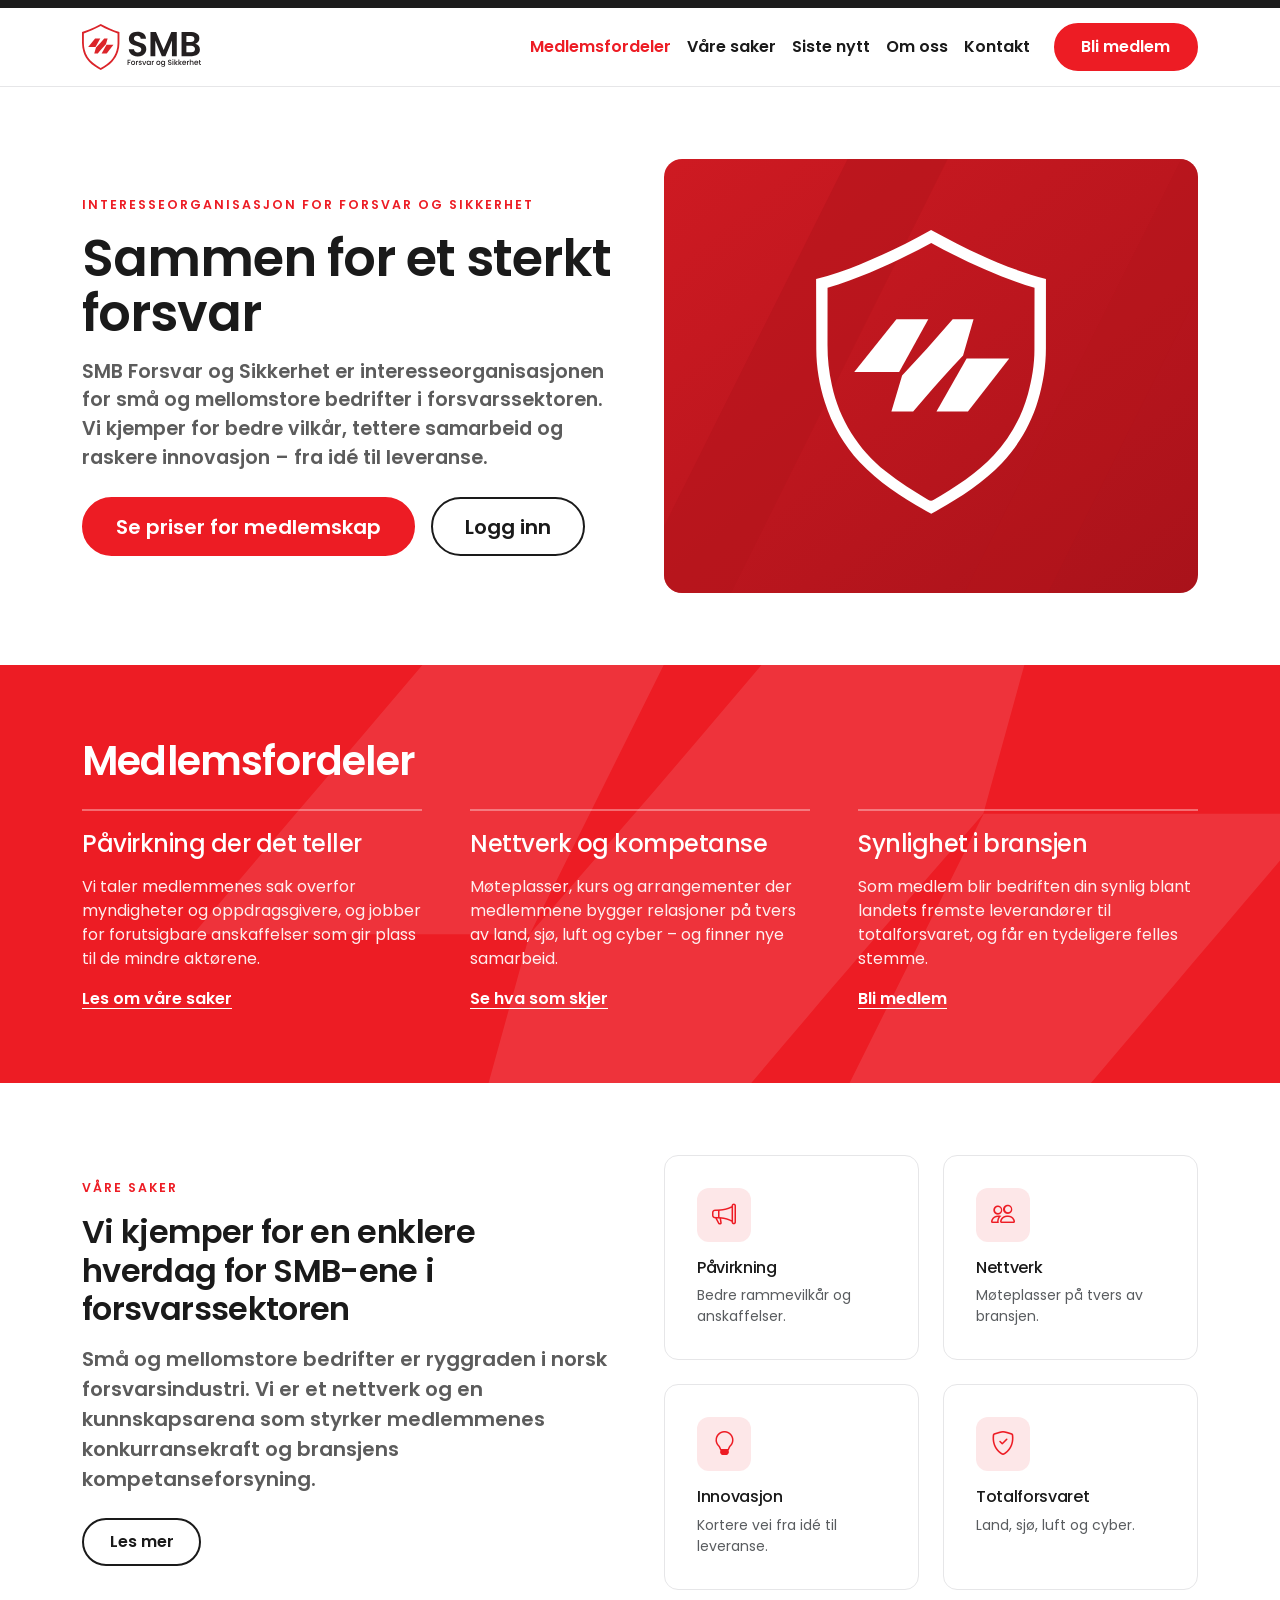
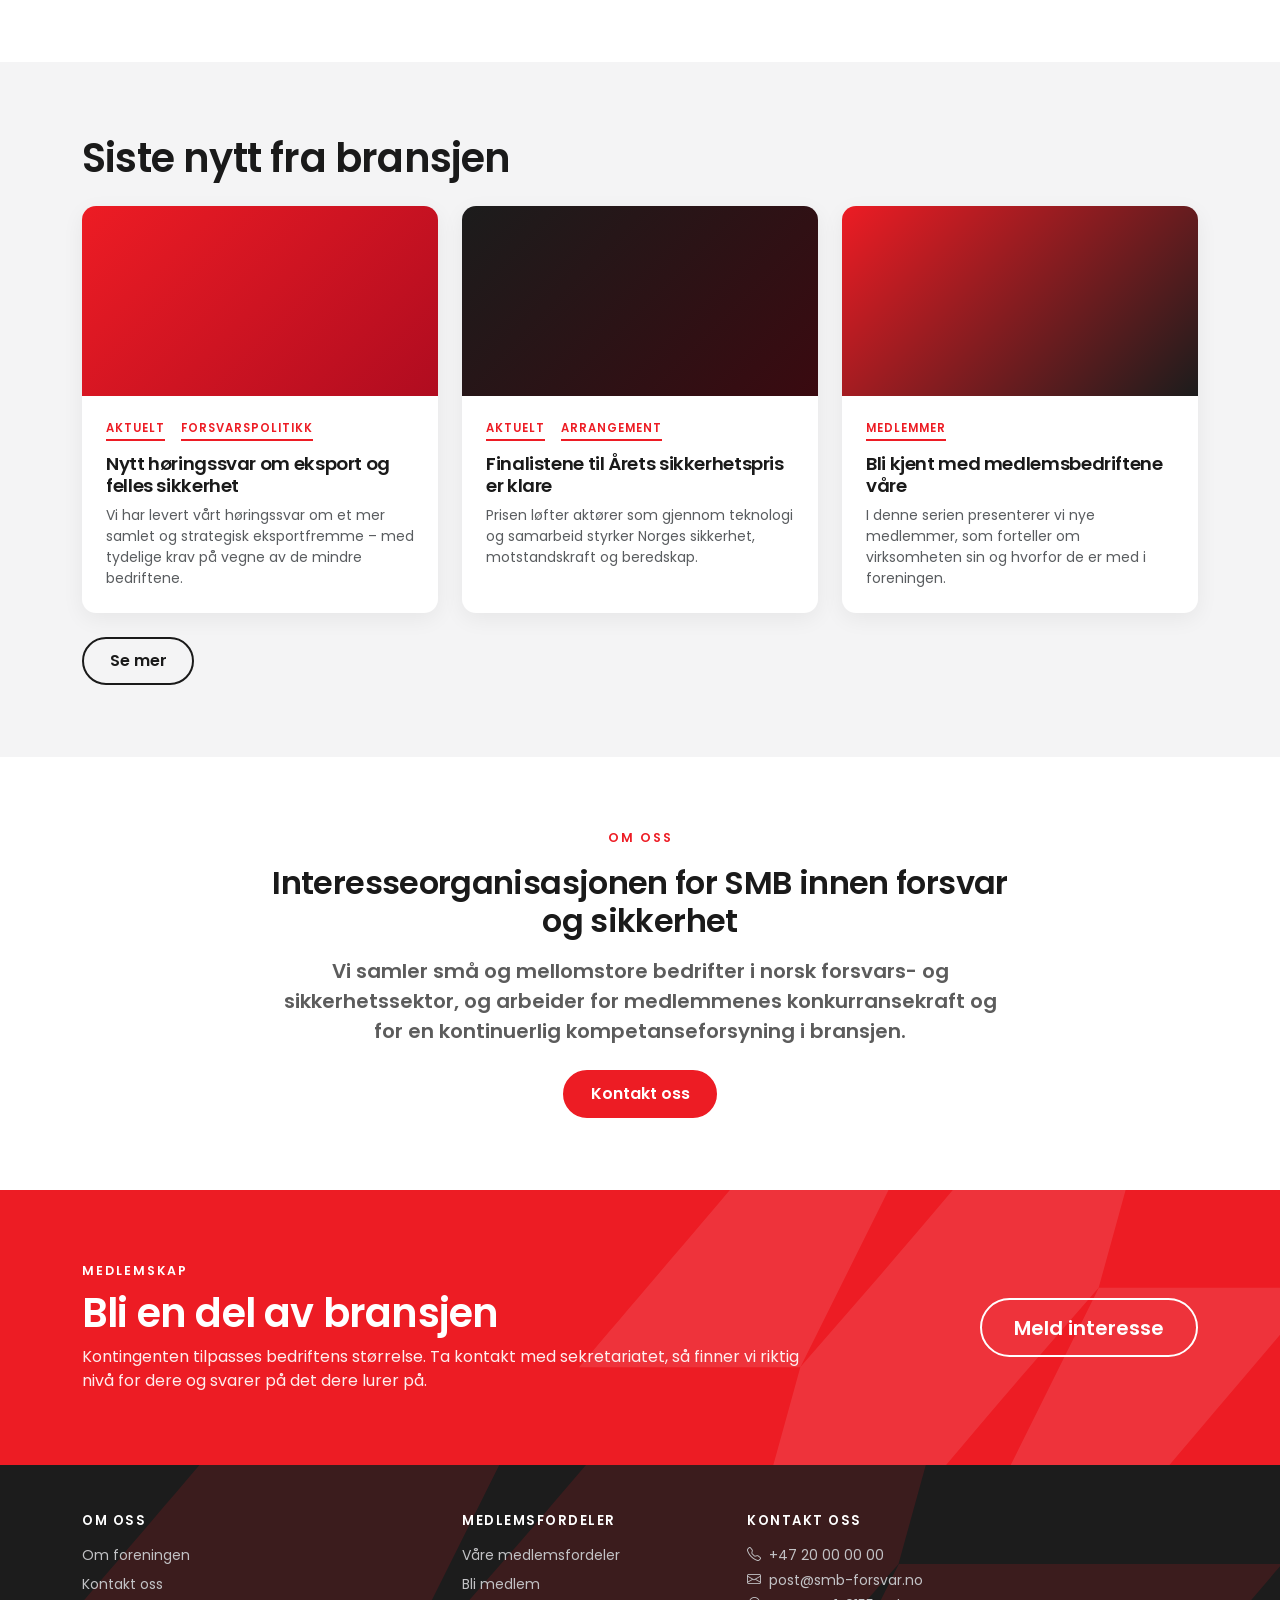
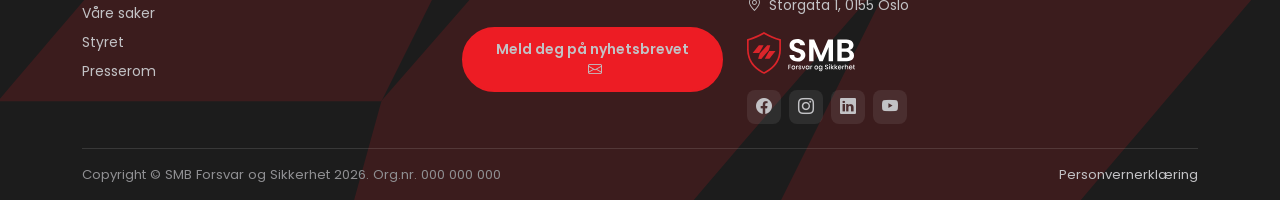
==== commit 479a567d: "Logo z SVG, hero z tarcza, Poppins, semibold, ED1C24" ====
--- a/index.html
+++ b/index.html
@@ -18,8 +18,8 @@
   <!-- Navbar -->
   <nav class="navbar navbar-expand-lg sticky-top">
     <div class="container">
-      <a class="navbar-brand" href="index.html">
-        <img src="assets/img/logo.svg" alt="SMB Forsvar og Sikkerhet">
+      <a class="navbar-brand" href="index.html" aria-label="SMB Forsvar og Sikkerhet">
+        <img class="brand-logo" src="assets/img/logo.svg" alt="SMB Forsvar og Sikkerhet">
       </a>
       <button class="navbar-toggler" type="button" data-bs-toggle="collapse" data-bs-target="#mainnav" aria-label="Meny">
         <span class="navbar-toggler-icon"></span>
@@ -58,9 +58,9 @@
   </header>
 
   <!-- Medlemsfordeler (rødt felt) -->
-  <section class="band-red stripes section" id="medlemsfordeler">
-    <div class="container">
-      <h2 class="mb-4 display-6 fw-bold">Medlemsfordeler</h2>
+  <section class="band-red section" id="medlemsfordeler">
+    <div class="container">
+      <h2 class="mb-4 display-6 fw-semibold">Medlemsfordeler</h2>
       <div class="row g-4 g-lg-5">
         <div class="col-md-4 feature">
           <h3 class="h4">Påvirkning der det teller</h3>
@@ -130,11 +130,11 @@
   <!-- Siste nytt -->
   <section class="section section-gray" id="nytt">
     <div class="container">
-      <h2 class="mb-4 display-6 fw-bold">Siste nytt fra bransjen</h2>
+      <h2 class="mb-4 display-6 fw-semibold">Siste nytt fra bransjen</h2>
       <div class="row g-4">
         <div class="col-md-4">
           <article class="news-card">
-            <div class="thumb" style="background:linear-gradient(135deg,#E8112D,#B00C20);"></div>
+            <div class="thumb" style="background:linear-gradient(135deg,#ED1C24,#B00C20);"></div>
             <div class="body">
               <div class="tags"><span class="tag">Aktuelt</span><span class="tag">Forsvarspolitikk</span></div>
               <h3>Nytt høringssvar om eksport og felles sikkerhet</h3>
@@ -154,7 +154,7 @@
         </div>
         <div class="col-md-4">
           <article class="news-card">
-            <div class="thumb" style="background:linear-gradient(135deg,#E8112D,#1C1C1C);"></div>
+            <div class="thumb" style="background:linear-gradient(135deg,#ED1C24,#1C1C1C);"></div>
             <div class="body">
               <div class="tags"><span class="tag">Medlemmer</span></div>
               <h3>Bli kjent med medlemsbedriftene våre</h3>
@@ -182,12 +182,12 @@
   </section>
 
   <!-- Medlemskap / CTA -->
-  <section class="cta-red stripes section" id="medlemskap">
+  <section class="cta-red section" id="medlemskap">
     <div class="container">
       <div class="row align-items-center g-4">
         <div class="col-lg-8">
           <p class="eyebrow mb-2" style="color:#fff;">Medlemskap</p>
-          <h2 class="mb-2 display-6 fw-bold">Bli en del av bransjen</h2>
+          <h2 class="mb-2 display-6 fw-semibold">Bli en del av bransjen</h2>
           <p class="mb-0" style="color:rgba(255,255,255,.92); max-width:46rem;">Kontingenten tilpasses bedriftens størrelse. Ta kontakt med sekretariatet, så finner vi riktig nivå for dere og svarer på det dere lurer på.</p>
         </div>
         <div class="col-lg-4 text-lg-end">
@@ -197,37 +197,8 @@
     </div>
   </section>
 
-  <!-- Nyhetsbrev -->
-  <section class="section section-gray" id="nyhetsbrev">
-    <div class="container">
-      <div class="row justify-content-center">
-        <div class="col-lg-8">
-          <div class="form-card text-center">
-            <h2 class="h3 mb-2">Meld deg på nyhetsbrevet vårt</h2>
-            <p class="text-muted mb-4">Få siste nytt om saker, arrangementer og medlemsfordeler rett i innboksen.</p>
-            <form class="row g-2 justify-content-center" onsubmit="event.preventDefault(); this.reset(); alert('Takk! Du er nå påmeldt nyhetsbrevet.');">
-              <div class="col-sm-7 text-start">
-                <label for="nl-email" class="visually-hidden">E-postadresse</label>
-                <input type="email" class="form-control form-control-lg" id="nl-email" placeholder="Din e-postadresse" required>
-              </div>
-              <div class="col-sm-4 col-lg-3 d-grid">
-                <button class="btn btn-brand btn-lg" type="submit">Meld på</button>
-              </div>
-              <div class="col-12">
-                <div class="form-check d-inline-flex gap-2 mt-3 text-start">
-                  <input class="form-check-input" type="checkbox" id="nl-consent" required>
-                  <label class="form-check-label small text-muted" for="nl-consent">Jeg samtykker til at opplysningene lagres i henhold til <a href="#">personvernerklæringen</a>.</label>
-                </div>
-              </div>
-            </form>
-          </div>
-        </div>
-      </div>
-    </div>
-  </section>
-
   <!-- Footer -->
-  <footer class="site-footer stripes pt-5">
+  <footer class="site-footer pt-5">
     <div class="container">
       <div class="row g-4 pb-4">
         <div class="col-lg-4">
@@ -246,14 +217,14 @@
             <li><a href="#medlemsfordeler">Våre medlemsfordeler</a></li>
             <li><a href="#medlemskap">Bli medlem</a></li>
           </ul>
-          <a href="#nyhetsbrev" class="btn btn-brand btn-sm mt-3">Meld deg på nyhetsbrevet <i class="bi bi-envelope ms-1"></i></a>
+          <a href="kontakt.html#nyhetsbrev" class="btn btn-brand btn-sm mt-3">Meld deg på nyhetsbrevet <i class="bi bi-envelope ms-1"></i></a>
         </div>
         <div class="col-lg-5">
           <h6 class="mb-3">Kontakt oss</h6>
           <p class="small mb-1"><i class="bi bi-telephone me-2"></i>+47 20 00 00 00</p>
           <p class="small mb-1"><i class="bi bi-envelope me-2"></i><a href="mailto:post@smb-forsvar.no">post@smb-forsvar.no</a></p>
           <p class="small mb-3"><i class="bi bi-geo-alt me-2"></i>Storgata 1, 0155 Oslo</p>
-          <img src="assets/img/logo-white.svg" alt="SMB Forsvar og Sikkerhet" class="footer-logo mb-3">
+          <img class="footer-logo mb-3" src="assets/img/logo-white.svg" alt="SMB Forsvar og Sikkerhet">
           <div class="d-flex gap-2">
             <a class="social-ico" href="#" aria-label="Facebook"><i class="bi bi-facebook"></i></a>
             <a class="social-ico" href="#" aria-label="Instagram"><i class="bi bi-instagram"></i></a>
--- a/assets/css/theme.css
+++ b/assets/css/theme.css
@@ -6,11 +6,11 @@
    REBRANDING: endre kun variablene under :root for hver organisasjon.
    ===================================================================== */
 
-@import url('https://fonts.googleapis.com/css2?family=Mulish:ital,wght@0,400;0,600;0,700;0,800;0,900;1,700&display=swap');
+@import url('https://fonts.googleapis.com/css2?family=Poppins:ital,wght@0,400;0,500;0,600;0,700;0,800;0,900;1,600&display=swap');
 
 :root {
   /* Merkefarger – bytt disse per organisasjon */
-  --red:      #E8112D;   /* primær (SMB Norge-rød) */
+  --red:      #ED1C24;   /* primær (SMB Norge-rød) */
   --red-dark: #C20D24;   /* hover */
   --red-deep: #B00C20;   /* mørk stripe */
   --ink:      #1A1A1A;   /* overskrifter / brødtekst */
@@ -19,7 +19,7 @@
   --gray-100: #F4F4F5;   /* lyst seksjonsfelt */
   --line:     #e6e6e8;
 
-  --font-base: 'Mulish', -apple-system, BlinkMacSystemFont, 'Segoe UI', Roboto, Arial, sans-serif;
+  --font-base: 'Poppins', -apple-system, BlinkMacSystemFont, 'Segoe UI', Roboto, Arial, sans-serif;
 
   /* Bootstrap-overstyringer */
   --bs-primary: var(--red);
@@ -30,12 +30,12 @@
 
 body { font-family: var(--font-base); color: var(--ink); }
 
-h1,h2,h3,h4,h5,h6 { font-weight: 900; color: var(--ink); letter-spacing: -.02em; }
+h1,h2,h3,h4,h5,h6 { font-weight:600; color: var(--ink); letter-spacing: -.02em; }
 .lead { color: var(--muted); font-weight: 600; }
 a { color: var(--red); text-decoration: none; }
 a:hover { color: var(--red-dark); }
 
-.eyebrow { text-transform: uppercase; letter-spacing: 2px; font-size:.78rem; font-weight:800; color: var(--red); }
+.eyebrow { text-transform: uppercase; letter-spacing: 2px; font-size:.78rem; font-weight:600; color: var(--red); }
 
 /* skrå-stripe-motiv (gjenbrukbart) */
 .stripes { position: relative; overflow: hidden; }
@@ -47,7 +47,7 @@
 }
 
 /* ---------- Knapper (piller) ---------- */
-.btn { border-radius: 999px; font-weight: 800; padding: .62rem 1.6rem; }
+.btn { border-radius: 999px; font-weight:600; padding: .62rem 1.6rem; }
 .btn-lg { padding: .8rem 2rem; }
 
 .btn-brand { background: var(--red); border:2px solid var(--red); color:#fff; }
@@ -64,8 +64,8 @@
 
 /* ---------- Navbar ---------- */
 .navbar { background:#fff; border-bottom:1px solid var(--line); padding:.7rem 0; }
-.navbar-brand img { height: 46px; width:auto; }
-.navbar .nav-link { color: var(--ink); font-weight: 800; padding-inline:.85rem; }
+.navbar-brand img, .navbar-brand .brand-logo { height: 46px; width:auto; display:block; }
+.navbar .nav-link { color: var(--ink); font-weight:600; padding-inline:.85rem; }
 .navbar .nav-link:hover, .navbar .nav-link.active { color: var(--red); }
 
 /* ---------- Hero (lyst) ---------- */
@@ -85,7 +85,7 @@
 .band-red .col-feature + .col-feature { }
 .feature h3 { border-top:2px solid rgba(255,255,255,.35); padding-top:1.2rem; margin-bottom:1rem; }
 .feature p { color: rgba(255,255,255,.92); }
-.feature a.more { color:#fff; font-weight:800; text-decoration:underline; text-underline-offset:4px; }
+.feature a.more { color:#fff; font-weight:600; text-decoration:underline; text-underline-offset:4px; }
 .feature a.more:hover { color:#fff; opacity:.85; }
 
 /* ---------- Nyhetskort ---------- */
@@ -93,12 +93,12 @@
 .news-card .thumb { height:190px; background-size:cover; background-position:center; }
 .news-card .body { padding:1.5rem; }
 .news-card .tags { display:flex; gap:1rem; margin-bottom:.75rem; }
-.news-card .tag { font-size:.72rem; font-weight:900; color:var(--red); text-transform:uppercase; letter-spacing:1px; border-bottom:2px solid var(--red); padding-bottom:2px; }
+.news-card .tag { font-size:.72rem; font-weight:600; color:var(--red); text-transform:uppercase; letter-spacing:1px; border-bottom:2px solid var(--red); padding-bottom:2px; }
 .news-card h3 { font-size:1.15rem; }
 
 /* ---------- Verdikort ---------- */
 .value-card { background:#fff; border:1px solid var(--line); border-radius:14px; padding:2rem; height:100%; }
-.value-card .icon { width:54px;height:54px;border-radius:12px;display:flex;align-items:center;justify-content:center;background:rgba(232,17,45,.10); color:var(--red); margin-bottom:1rem; }
+.value-card .icon { width:54px;height:54px;border-radius:12px;display:flex;align-items:center;justify-content:center;background:rgba(237,28,36,.10); color:var(--red); margin-bottom:1rem; }
 
 /* ---------- CTA-rødt felt ---------- */
 .cta-red { background: var(--red); color:#fff; }
@@ -106,24 +106,35 @@
 
 /* ---------- Skjema ---------- */
 .form-card { background:#fff; border:1px solid var(--line); border-radius:16px; padding:2.25rem; }
-.form-label { font-weight:800; color: var(--ink); }
+.form-label { font-weight:600; color: var(--ink); }
 .form-control, .form-select { border-radius:10px; padding:.7rem .9rem; }
-.form-control:focus, .form-select:focus { border-color: var(--red); box-shadow:0 0 0 .2rem rgba(232,17,45,.15); }
+.form-control:focus, .form-select:focus { border-color: var(--red); box-shadow:0 0 0 .2rem rgba(237,28,36,.15); }
 
 /* ---------- Sidehode ---------- */
 .page-head { background: var(--gray-100); border-bottom:1px solid var(--line); padding:3.5rem 0; }
 
 /* ---------- Footer ---------- */
-.site-footer { background: var(--black); color:#b8b8bb; }
-.site-footer::before { background: repeating-linear-gradient(115deg, transparent 0 70px, rgba(232,17,45,.12) 70px 150px); }
-.site-footer a { color:#b8b8bb; }
+.site-footer { background:#1C1C1C; color:#c2c2c5; position:relative; overflow:hidden; }
+.site-footer::before {
+  content:""; position:absolute; inset:0; pointer-events:none; z-index:0;
+  background:url('../img/mark-red.svg') no-repeat center center;
+  background-size:auto 220%;   /* større enn footeren */
+  opacity:.15;
+}
+.site-footer a { color:#c2c2c5; }
 .site-footer a:hover { color:#fff; }
-.site-footer h6 { color:#fff; text-transform:uppercase; letter-spacing:1.5px; font-size:.82rem; font-weight:900; }
-.site-footer .footer-logo { height:42px; }
+.site-footer h6 { color:#fff; text-transform:uppercase; letter-spacing:1.5px; font-size:.82rem; font-weight:600; }
+.site-footer .footer-logo { height:42px; width:auto; }
 .footer-bottom { border-top:1px solid rgba(255,255,255,.12); font-size:.82rem; color:#8f8f92; }
 .social-ico { width:34px;height:34px;border-radius:8px;display:inline-flex;align-items:center;justify-content:center;background:rgba(255,255,255,.08); color:#fff; }
 .social-ico:hover { background: var(--red); color:#fff; }
 
-/* position for stripes overlay content */
-.band-red, .cta-red { position:relative; }
+/* position + merke-vannmerke på røde felt */
+.band-red, .cta-red { position:relative; overflow:hidden; }
+.band-red::after, .cta-red::after {
+  content:""; position:absolute; inset:0; pointer-events:none; z-index:0;
+  background: url('../img/mark-white.svg') no-repeat right -40px center;
+  background-size: auto 155%;
+  opacity:.10;
+}
 .band-red > .container, .cta-red > .container, .site-footer > .container { position:relative; z-index:1; }
